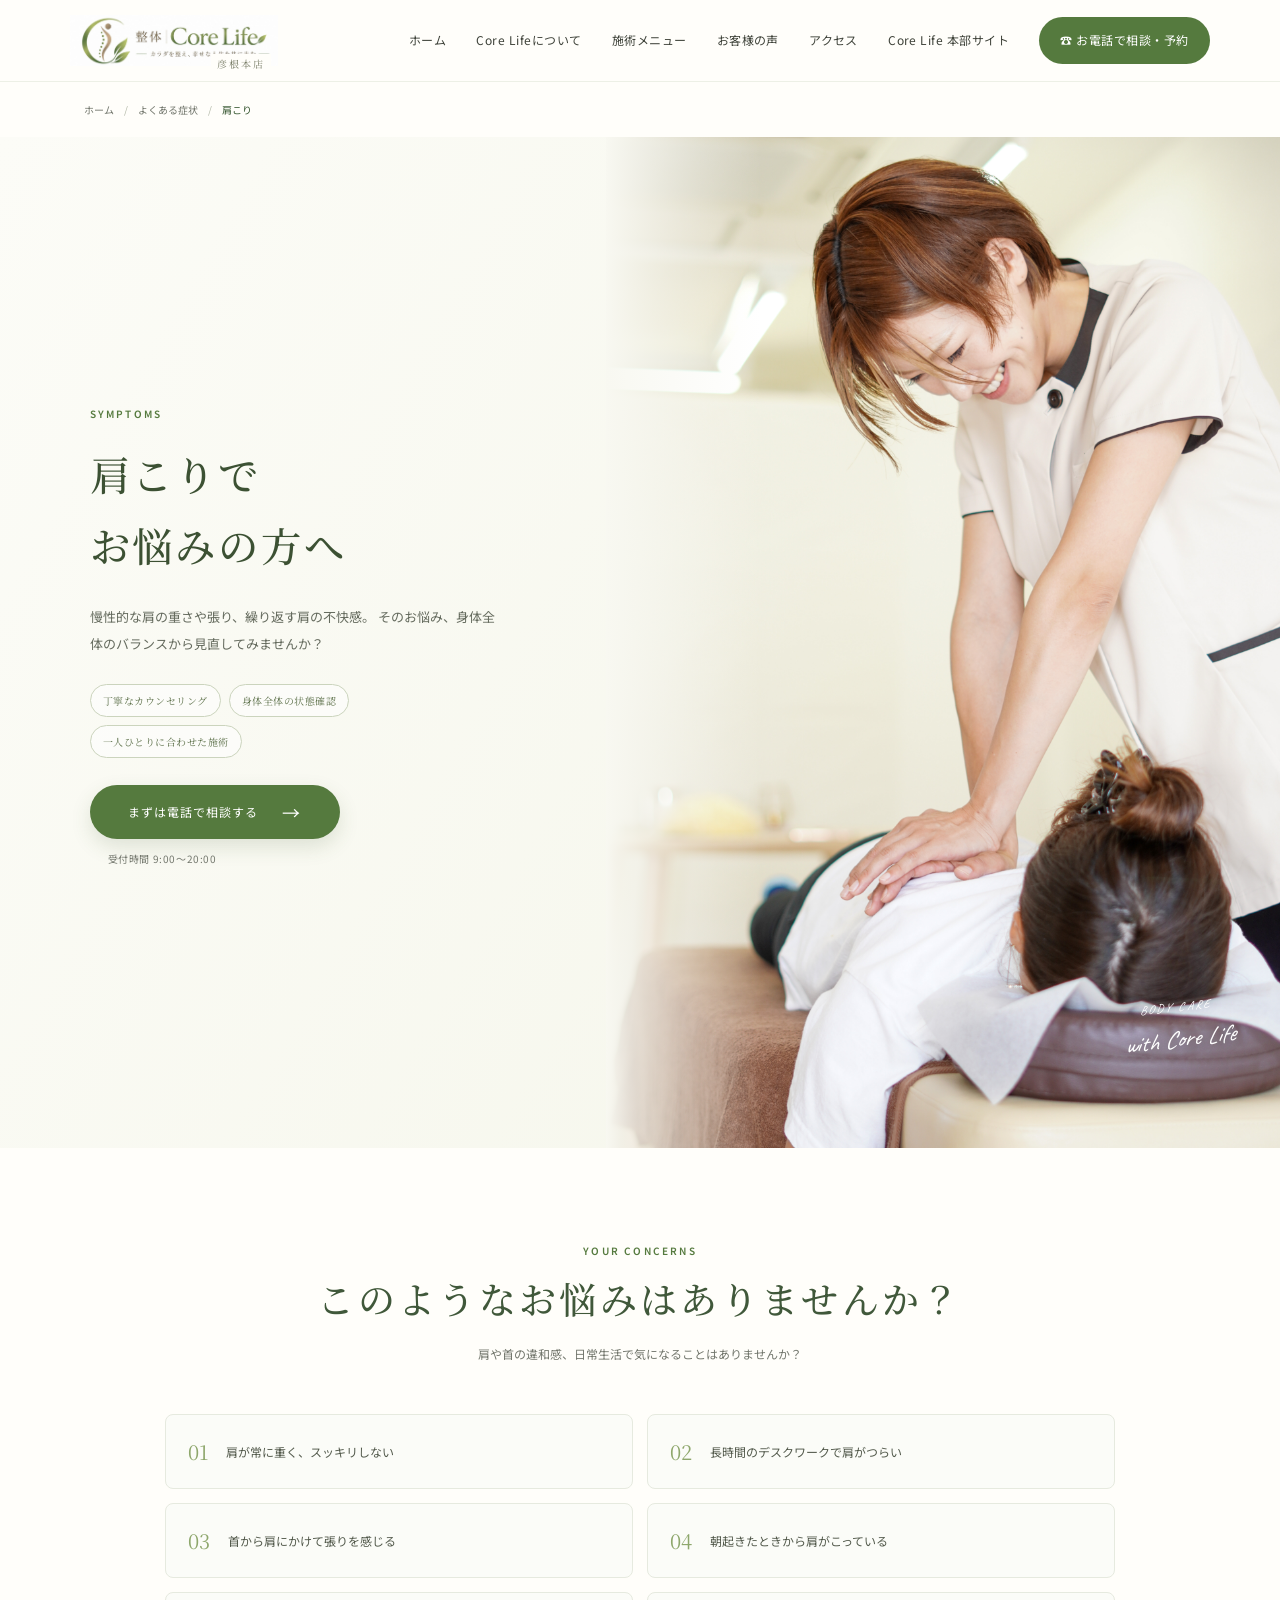
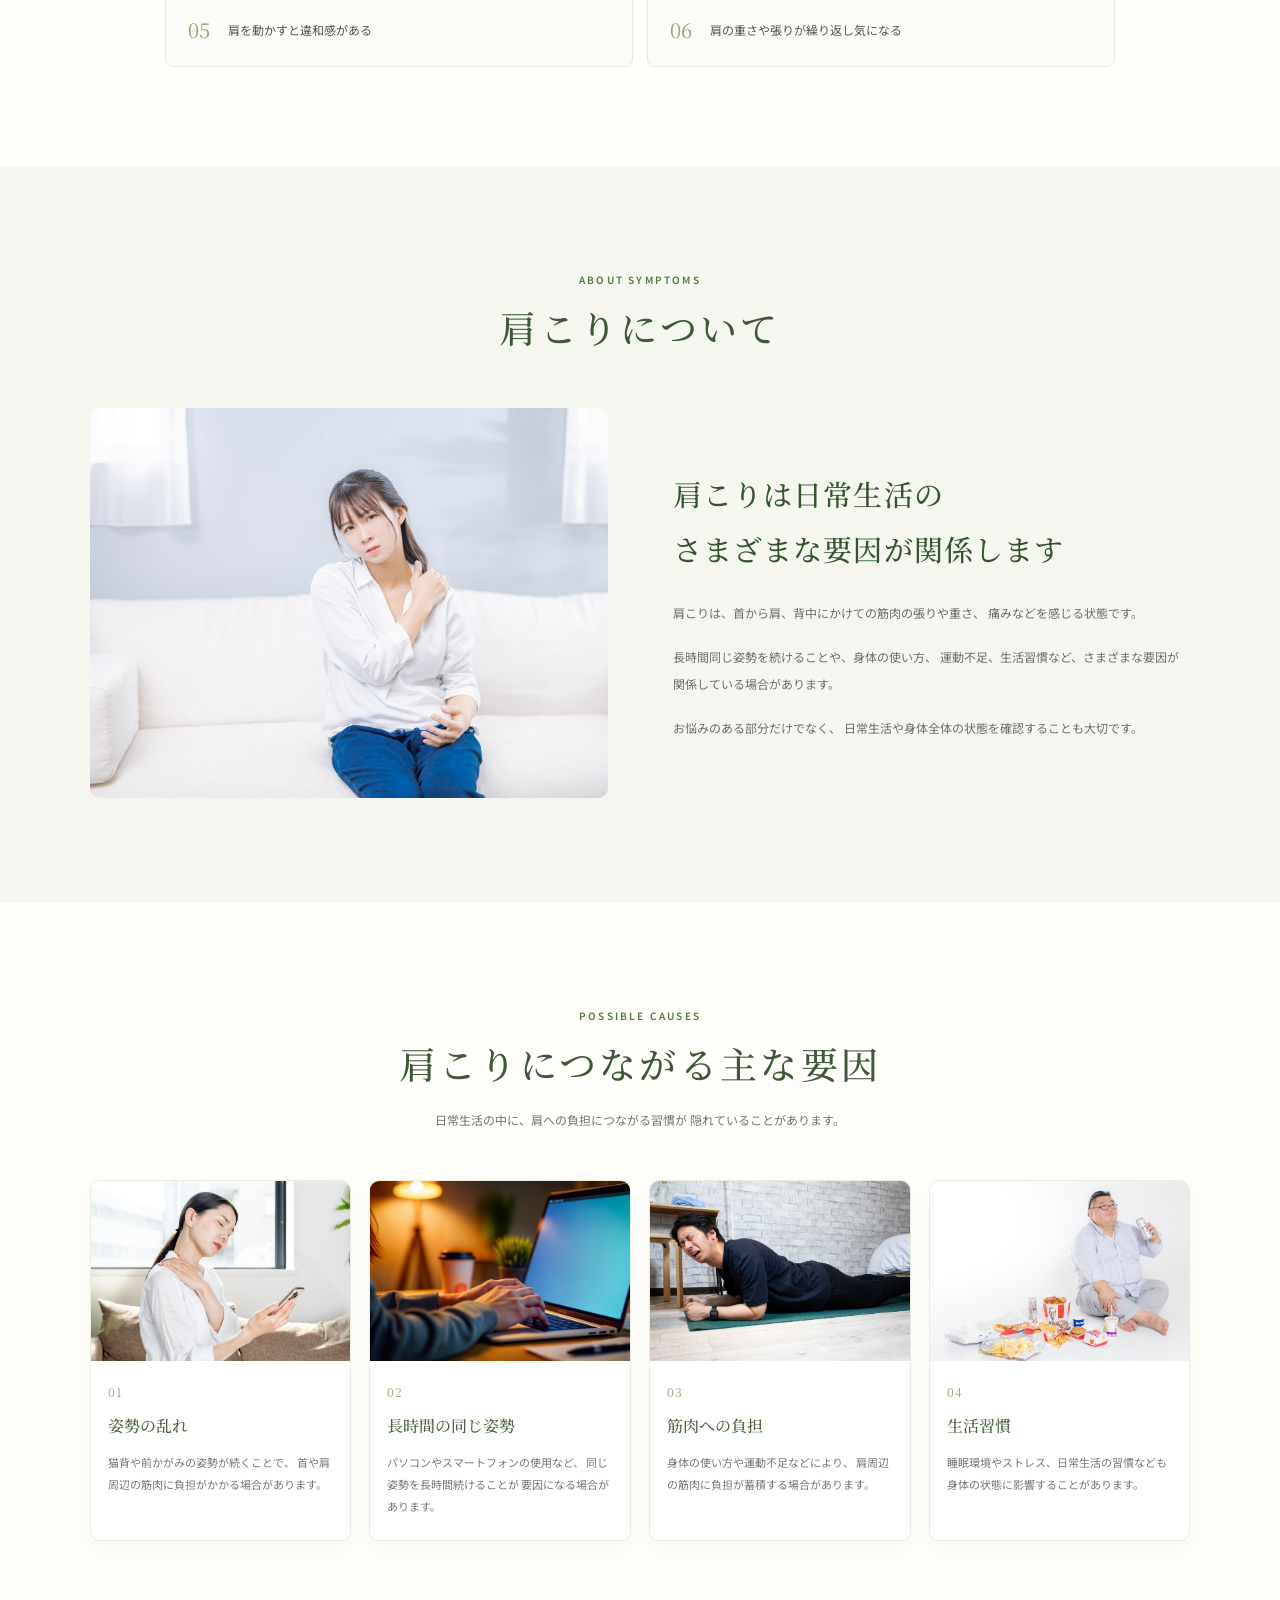
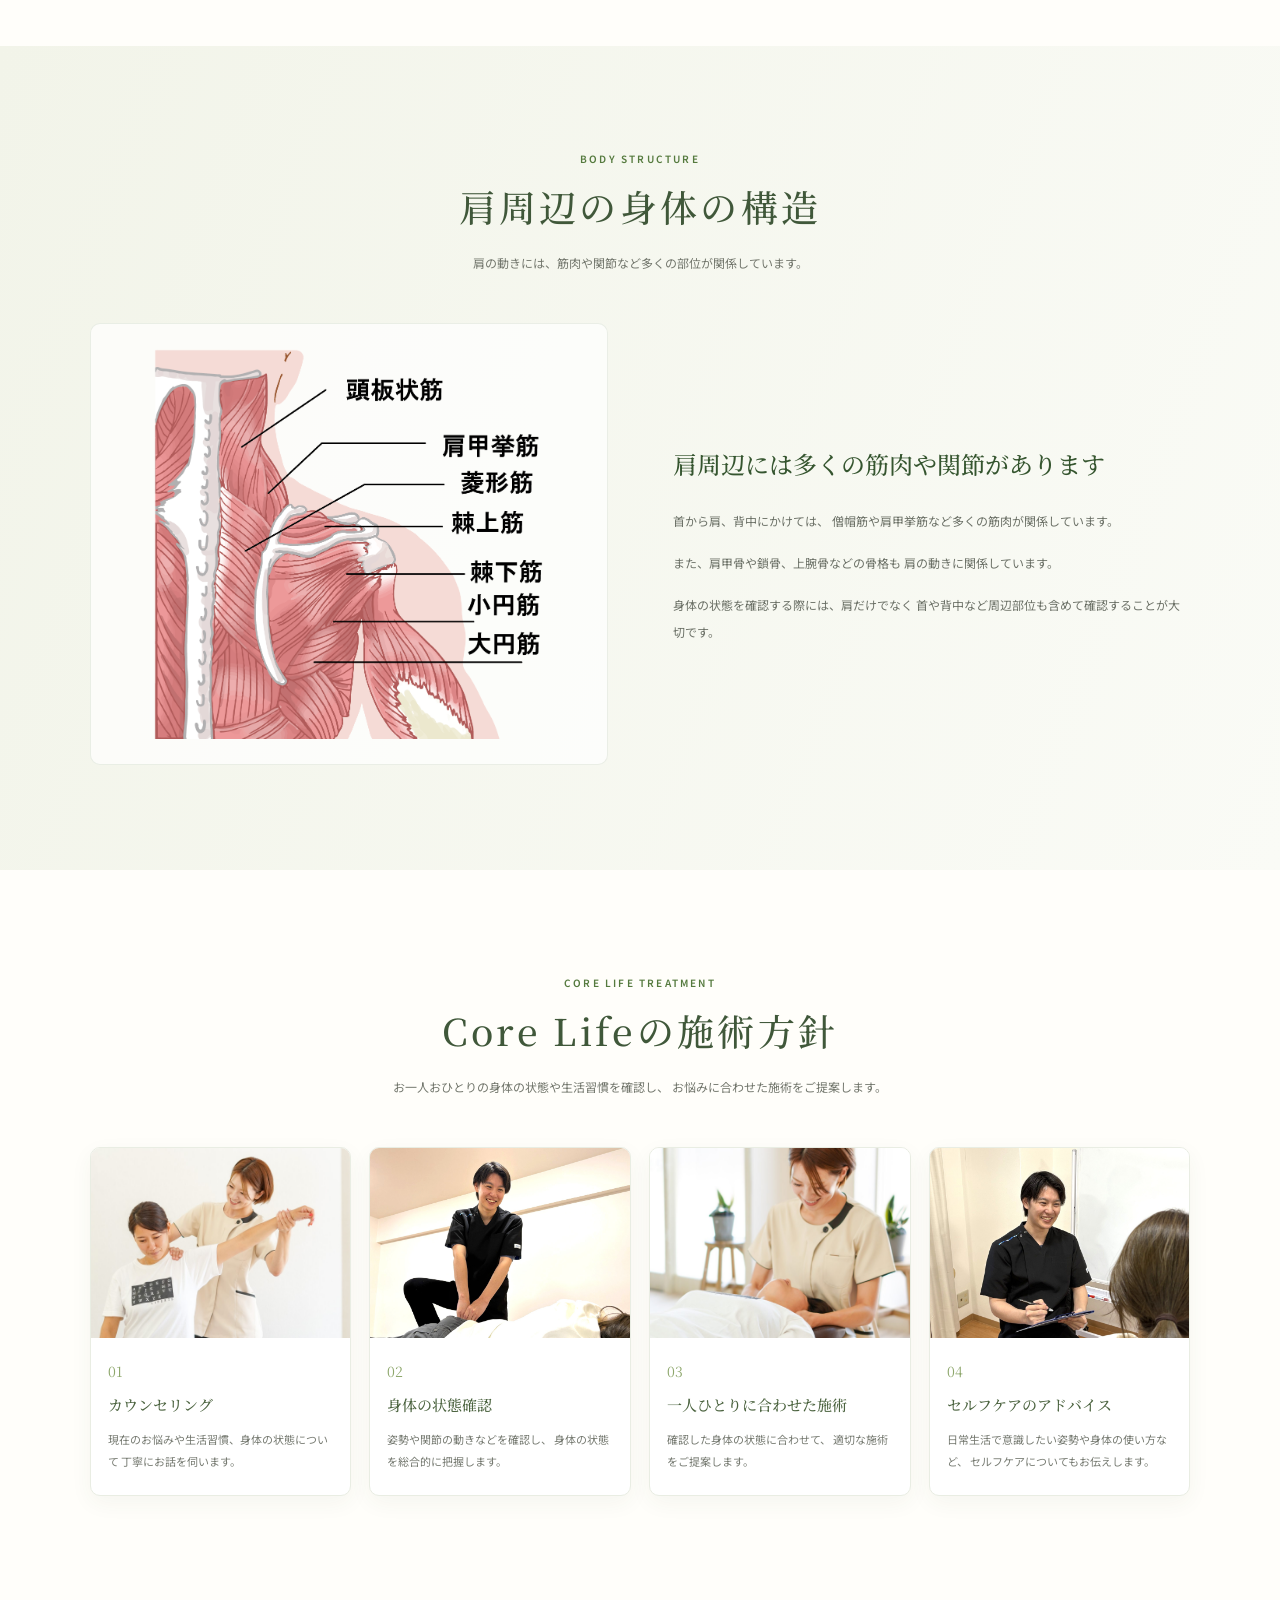
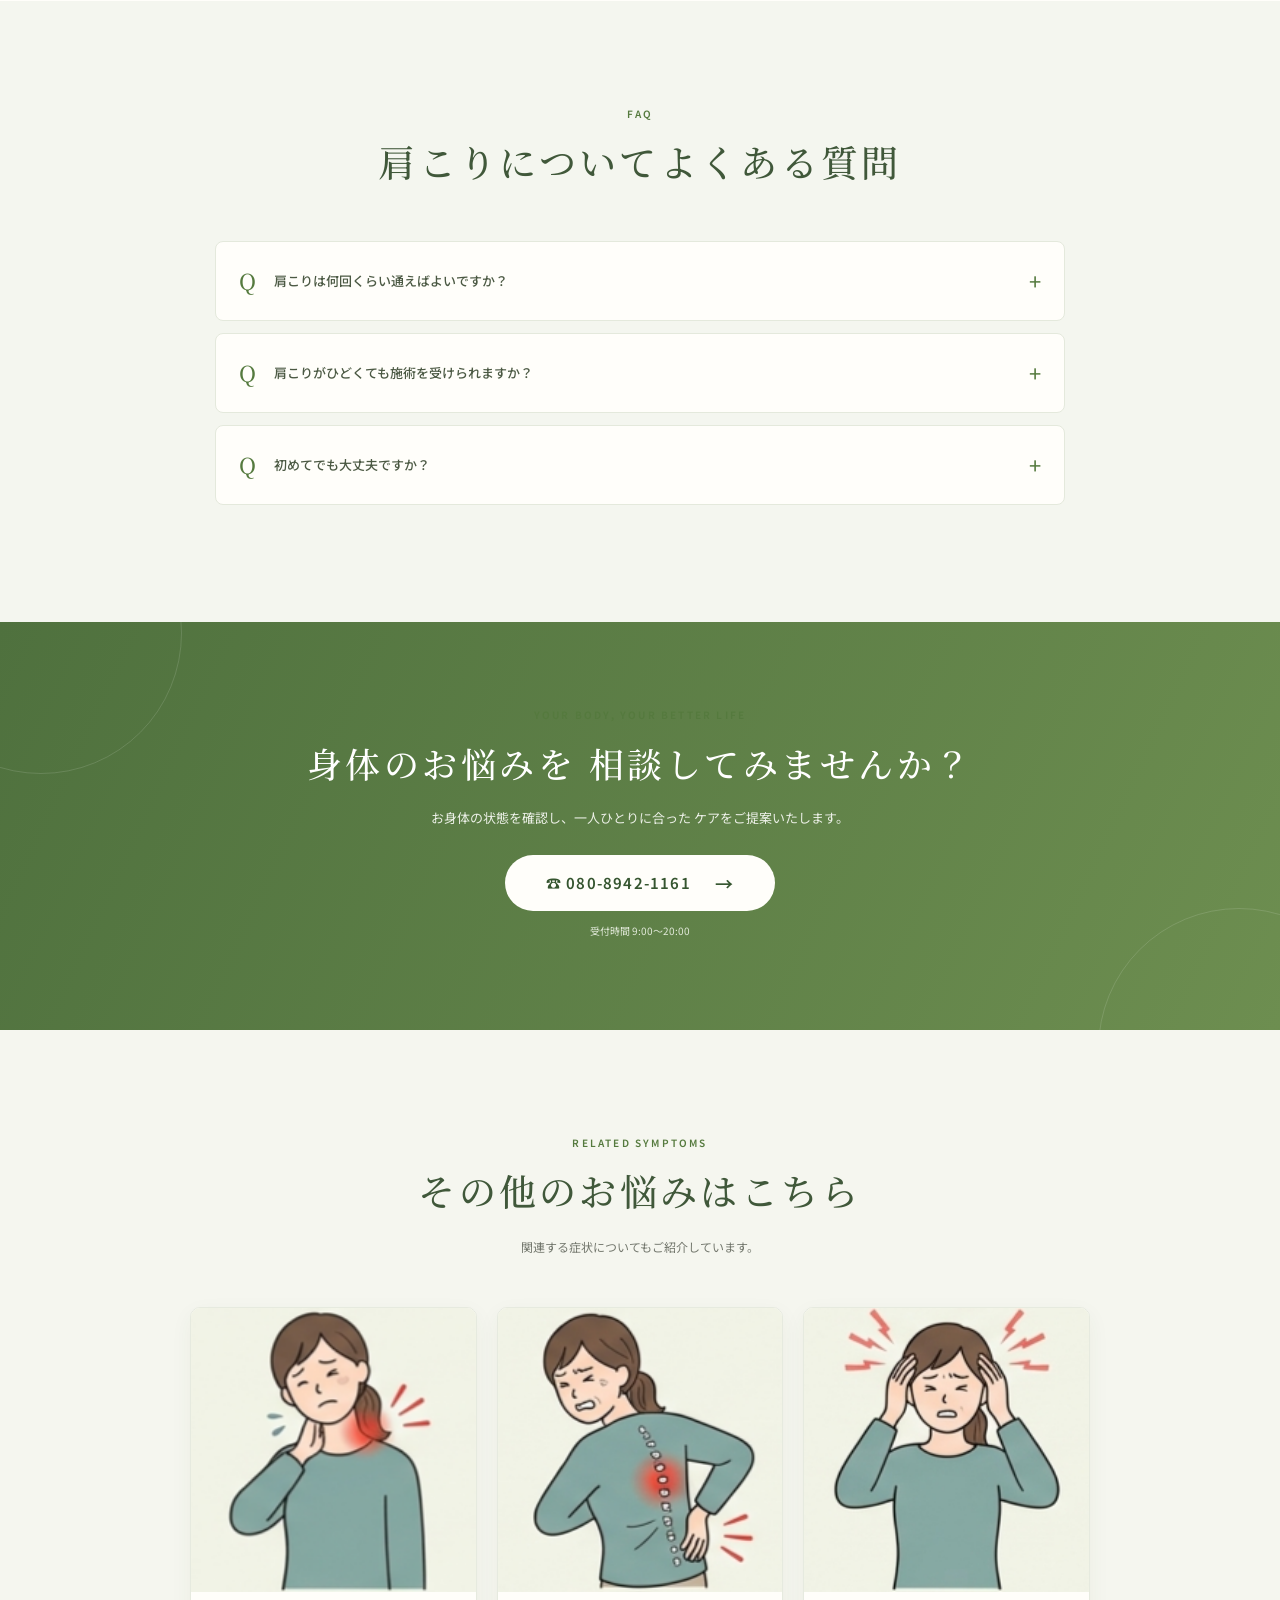
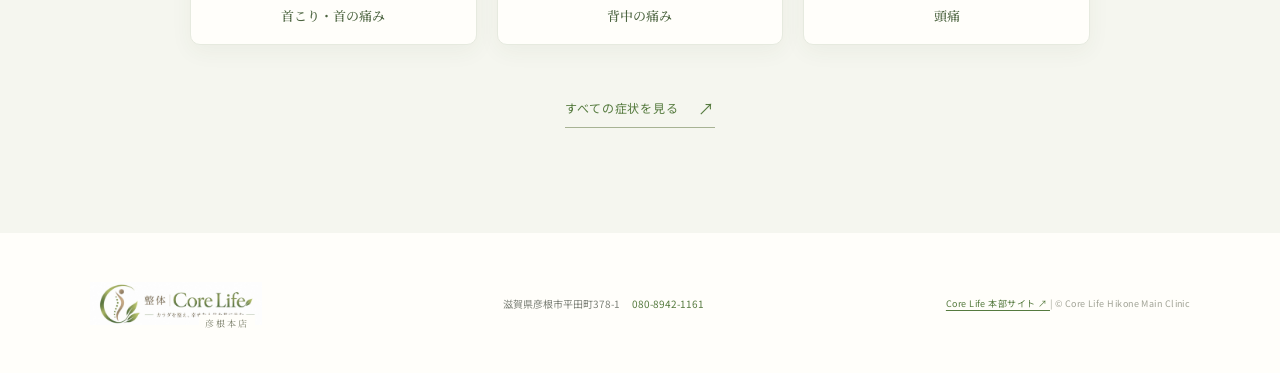
==== symptoms/symptoms-01.html @ f013bcd8 "update ver1.0.1" ====
<!DOCTYPE html>
<html lang="ja">
<head>
  <meta charset="utf-8">
  <meta name="viewport" content="width=device-width, initial-scale=1">
  <meta name="theme-color" content="#f8f8f1">
  <meta name="description" content="肩こりでお悩みの方へ。肩こりの原因や身体の状態、Core Lifeの施術方針についてご紹介します。">

  <title>肩こりでお悩みの方へ｜整体 Core Life 彦根本店</title>

  <link rel="preconnect" href="https://fonts.googleapis.com">
  <link rel="preconnect" href="https://fonts.gstatic.com" crossorigin>

  <link href="https://fonts.googleapis.com/css2?family=Noto+Sans+JP:wght@400;500;600;700&family=Noto+Serif+JP:wght@400;500;600&display=swap" rel="stylesheet">

  <link href="https://fonts.googleapis.com/css2?family=Caveat:wght@400..700&display=swap" rel="stylesheet">

  <link rel="stylesheet" href="../styles.css">
  <link rel="stylesheet" href="symptoms.css">
</head>

<body>

  <!-- HEADER -->
  <header class="site-header">

    <a class="brand" href="../index.html#home" aria-label="Core Life 彦根本店 ホーム">
      <img src="../images/logo.jpg" alt="整体 Core Life">
      <span>彦根本店</span>
    </a>

    <button class="menu-toggle" type="button"
      aria-label="メニューを開く"
      aria-expanded="false"
      aria-controls="site-navigation">
      <span></span>
      <span></span>
    </button>

    <nav class="site-nav" id="site-navigation" aria-label="メインメニュー">
      <a href="../index.html#home">ホーム</a>
      <a href="../index.html#about">Core Lifeについて</a>
      <a href="../index.html#menu">施術メニュー</a>
      <a href="../index.html#voice">お客様の声</a>
      <a href="../index.html#access">アクセス</a>
      <a href="https://www.corelife-group.com/index.html" target="_blank" rel="noopener noreferrer">Core Life 本部サイト</a>
      <a class="nav-cta" href="tel:08089421161">☎ お電話で相談・予約</a>
    </nav>

  </header>


  <main class="symptom-detail-page">

    <!-- BREADCRUMB -->
    <nav class="breadcrumb" aria-label="パンくずリスト">
      <ol>
        <li><a href="../index.html">ホーム</a></li>
        <li><a href="../index.html#symptoms">よくある症状</a></li>
        <li aria-current="page">肩こり</li>
      </ol>
    </nav>


    <!-- HERO -->
    <section class="symptom-hero section-pad" id="symptom-hero">

      <div class="symptom-hero-copy">

        <p class="eyebrow">SYMPTOMS</p>

        <h1>肩こりで<br>お悩みの方へ</h1>

        <p class="symptom-hero-lead">
          慢性的な肩の重さや張り、繰り返す肩の不快感。
          そのお悩み、身体全体のバランスから見直してみませんか？
        </p>

        <div class="hero-values">
          <span>丁寧なカウンセリング</span>
          <span>身体全体の状態確認</span>
          <span>一人ひとりに合わせた施術</span>
        </div>

        <a class="button button-primary" href="tel:08089421161">
          まずは電話で相談する <span aria-hidden="true">→</span>
        </a>

        <p class="hero-note">受付時間 9:00〜20:00</p>

      </div>

      <div class="symptom-hero-visual">

        <img
          src="../images/symptoms/symptom-01/hero.jpg"
          alt="肩こりで肩を押さえている女性"
        >

        <span class="hero-stamp" aria-hidden="true">
          <span>BODY CARE</span><br>
          with Core Life
        </span>

      </div>

    </section>


    <!-- SYMPTOM CHECK -->
    <section class="symptom-check section-pad" id="symptom-check">

      <div class="section-heading">

        <p class="eyebrow">YOUR CONCERNS</p>

        <h2>このようなお悩みは<br class="sp-only">ありませんか？</h2>

        <p>
          肩や首の違和感、日常生活で気になることはありませんか？
        </p>

      </div>

      <div class="symptom-check-grid">

        <article class="symptom-check-item">
          <span class="check-number">01</span>
          <p>肩が常に重く、スッキリしない</p>
        </article>

        <article class="symptom-check-item">
          <span class="check-number">02</span>
          <p>長時間のデスクワークで肩がつらい</p>
        </article>

        <article class="symptom-check-item">
          <span class="check-number">03</span>
          <p>首から肩にかけて張りを感じる</p>
        </article>

        <article class="symptom-check-item">
          <span class="check-number">04</span>
          <p>朝起きたときから肩がこっている</p>
        </article>

        <article class="symptom-check-item">
          <span class="check-number">05</span>
          <p>肩を動かすと違和感がある</p>
        </article>

        <article class="symptom-check-item">
          <span class="check-number">06</span>
          <p>肩の重さや張りが繰り返し気になる</p>
        </article>

      </div>

    </section>


    <!-- ABOUT -->
    <section class="symptom-about section-pad" id="symptom-about">

      <div class="section-heading">

        <p class="eyebrow">ABOUT SYMPTOMS</p>

        <h2>肩こりについて</h2>

      </div>

      <div class="symptom-about-layout">

        <div class="symptom-about-image">
          <img
            src="../images/symptoms/symptom-01/about.jpg"
            alt="肩こりで肩に手を添える女性"
            loading="lazy"
          >
        </div>

        <div class="symptom-about-copy">

          <h3>
            肩こりは日常生活の<br>
            さまざまな要因が関係します
          </h3>

          <p>
            肩こりは、首から肩、背中にかけての筋肉の張りや重さ、
            痛みなどを感じる状態です。
          </p>

          <p>
            長時間同じ姿勢を続けることや、身体の使い方、
            運動不足、生活習慣など、さまざまな要因が
            関係している場合があります。
          </p>

          <p>
            お悩みのある部分だけでなく、
            日常生活や身体全体の状態を確認することも大切です。
          </p>

        </div>

      </div>

    </section>


    <!-- CAUSE -->
    <section class="symptom-cause section-pad" id="symptom-cause">

      <div class="section-heading">

        <p class="eyebrow">POSSIBLE CAUSES</p>

        <h2>肩こりにつながる主な要因</h2>

        <p>
          日常生活の中に、肩への負担につながる習慣が
          隠れていることがあります。
        </p>

      </div>

      <div class="symptom-cause-grid">

        <article class="symptom-cause-card">

          <div class="symptom-cause-image">
            <img
              src="../images/symptoms/symptom-01/cause-01.jpg"
              alt="猫背や前かがみの姿勢"
              loading="lazy"
            >
          </div>

          <div class="symptom-cause-copy">
            <span class="cause-number">01</span>
            <h3>姿勢の乱れ</h3>
            <p>
              猫背や前かがみの姿勢が続くことで、
              首や肩周辺の筋肉に負担がかかる場合があります。
            </p>
          </div>

        </article>


        <article class="symptom-cause-card">

          <div class="symptom-cause-image">
            <img
              src="../images/symptoms/symptom-01/cause-02.jpg"
              alt="長時間のデスクワーク"
              loading="lazy"
            >
          </div>

          <div class="symptom-cause-copy">
            <span class="cause-number">02</span>
            <h3>長時間の同じ姿勢</h3>
            <p>
              パソコンやスマートフォンの使用など、
              同じ姿勢を長時間続けることが
              要因になる場合があります。
            </p>
          </div>

        </article>


        <article class="symptom-cause-card">

          <div class="symptom-cause-image">
            <img
              src="../images/symptoms/symptom-01/cause-03.jpg"
              alt="肩周辺の筋肉"
              loading="lazy"
            >
          </div>

          <div class="symptom-cause-copy">
            <span class="cause-number">03</span>
            <h3>筋肉への負担</h3>
            <p>
              身体の使い方や運動不足などにより、
              肩周辺の筋肉に負担が蓄積する場合があります。
            </p>
          </div>

        </article>


        <article class="symptom-cause-card">

          <div class="symptom-cause-image">
            <img
              src="../images/symptoms/symptom-01/cause-04.jpg"
              alt="日常生活の様子"
              loading="lazy"
            >
          </div>

          <div class="symptom-cause-copy">
            <span class="cause-number">04</span>
            <h3>生活習慣</h3>
            <p>
              睡眠環境やストレス、日常生活の習慣なども
              身体の状態に影響することがあります。
            </p>
          </div>

        </article>

      </div>

    </section>


    <!-- BODY STRUCTURE -->
    <section class="body-structure section-pad" id="body-structure">

      <div class="section-heading">

        <p class="eyebrow">BODY STRUCTURE</p>

        <h2>肩周辺の身体の構造</h2>

        <p>
          肩の動きには、筋肉や関節など多くの部位が関係しています。
        </p>

      </div>

      <div class="body-structure-layout">

        <div class="body-structure-image">

          <img
            src="../images/symptoms/symptom-01/shoulder-anatomy.png"
            alt="肩周辺の筋肉や骨格の構造図"
            loading="lazy"
          >

        </div>

        <div class="body-structure-copy">

          <h3>肩周辺には多くの筋肉や関節があります</h3>

          <p>
            首から肩、背中にかけては、
            僧帽筋や肩甲挙筋など多くの筋肉が関係しています。
          </p>

          <p>
            また、肩甲骨や鎖骨、上腕骨などの骨格も
            肩の動きに関係しています。
          </p>

          <p>
            身体の状態を確認する際には、肩だけでなく
            首や背中など周辺部位も含めて確認することが大切です。
          </p>

        </div>

      </div>

    </section>


    <!-- TREATMENT -->
    <section class="symptom-treatment section-pad" id="symptom-treatment">

      <div class="section-heading">

        <p class="eyebrow">CORE LIFE TREATMENT</p>

        <h2>Core Lifeの施術方針</h2>

        <p>
          お一人おひとりの身体の状態や生活習慣を確認し、
          お悩みに合わせた施術をご提案します。
        </p>

      </div>

      <div class="symptom-treatment-grid">

        <article class="symptom-treatment-card">

          <div class="symptom-treatment-image">
            <img
              src="../images/menu-04.jpg"
              alt="カウンセリング"
              loading="lazy"
            >
          </div>

          <div class="symptom-treatment-copy">
            <span>01</span>
            <h3>カウンセリング</h3>
            <p>
              現在のお悩みや生活習慣、身体の状態について
              丁寧にお話を伺います。
            </p>
          </div>

        </article>


        <article class="symptom-treatment-card">

          <div class="symptom-treatment-image">
            <img
              src="../images/menu-02.jpg"
              alt="身体の状態確認"
              loading="lazy"
            >
          </div>

          <div class="symptom-treatment-copy">
            <span>02</span>
            <h3>身体の状態確認</h3>
            <p>
              姿勢や関節の動きなどを確認し、
              身体の状態を総合的に把握します。
            </p>
          </div>

        </article>


        <article class="symptom-treatment-card">

          <div class="symptom-treatment-image">
            <img
              src="../images/menu-01.jpg"
              alt="施術風景"
              loading="lazy"
            >
          </div>

          <div class="symptom-treatment-copy">
            <span>03</span>
            <h3>一人ひとりに合わせた施術</h3>
            <p>
              確認した身体の状態に合わせて、
              適切な施術をご提案します。
            </p>
          </div>

        </article>


        <article class="symptom-treatment-card">

          <div class="symptom-treatment-image">
            <img
              src="../images/point-01.jpg"
              alt="身体のケアについての説明"
              loading="lazy"
            >
          </div>

          <div class="symptom-treatment-copy">
            <span>04</span>
            <h3>セルフケアのアドバイス</h3>
            <p>
              日常生活で意識したい姿勢や身体の使い方など、
              セルフケアについてもお伝えします。
            </p>
          </div>

        </article>

      </div>

    </section>


    <!-- FAQ -->
    <section class="symptom-faq section-pad" id="symptom-faq">

      <div class="section-heading">

        <p class="eyebrow">FAQ</p>

        <h2>肩こりについて<br class="sp-only">よくある質問</h2>

      </div>

      <div class="symptom-faq-list">

        <details class="symptom-faq-item">

          <summary>
            <span class="faq-label">Q</span>
            肩こりは何回くらい通えばよいですか？
          </summary>

          <div class="faq-answer">
            <span class="faq-label">A</span>
            <p>
              身体の状態やお悩みの程度によって異なります。
              初回の確認を通じて、状態に合わせた通院の目安をご案内します。
            </p>
          </div>

        </details>


        <details class="symptom-faq-item">

          <summary>
            <span class="faq-label">Q</span>
            肩こりがひどくても施術を受けられますか？
          </summary>

          <div class="faq-answer">
            <span class="faq-label">A</span>
            <p>
              まずは身体の状態を確認します。
              強い痛みや急な症状、しびれなどがある場合は、
              医療機関への受診を優先していただく場合があります。
            </p>
          </div>

        </details>


        <details class="symptom-faq-item">

          <summary>
            <span class="faq-label">Q</span>
            初めてでも大丈夫ですか？
          </summary>

          <div class="faq-answer">
            <span class="faq-label">A</span>
            <p>
              初めての方にも安心してご利用いただけるよう、
              カウンセリングを行い、身体の状態や施術内容について
              丁寧にご説明します。
            </p>
          </div>

        </details>

      </div>

    </section>


    <!-- FINAL CTA -->
    <section class="final-cta symptom-final-cta" id="symptom-reservation">

      <p class="eyebrow">YOUR BODY, YOUR BETTER LIFE</p>

      <h2>
        身体のお悩みを<br class="sp-only">
        相談してみませんか？
      </h2>

      <p>
        お身体の状態を確認し、一人ひとりに合った
        ケアをご提案いたします。
      </p>

      <a class="button button-light" href="tel:08089421161">
        ☎ 080-8942-1161
        <span class="cta-arrow" aria-hidden="true">→</span>
      </a>

      <small>受付時間 9:00〜20:00</small>

    </section>


    <!-- RELATED SYMPTOMS -->
    <section class="related-symptoms section-pad" id="related-symptoms">

      <div class="section-heading">

        <p class="eyebrow">RELATED SYMPTOMS</p>

        <h2>その他のお悩みはこちら</h2>

        <p>
          関連する症状についてもご紹介しています。
        </p>

      </div>

      <div class="symptom-grid related-symptom-grid">

        <div class="symptom-item">
          <a href="symptoms-02.html">
            <img
              src="../images/symptoms/symptom-02.png"
              alt="首こり・首の痛み"
              loading="lazy"
            >
            <h3>首こり・首の痛み</h3>
          </a>
        </div>

        <div class="symptom-item">
          <a href="symptoms-04.html">
            <img
              src="../images/symptoms/symptom-04.png"
              alt="背中の痛み"
              loading="lazy"
            >
            <h3>背中の痛み</h3>
          </a>
        </div>

        <div class="symptom-item">
          <a href="symptoms-05.html">
            <img
              src="../images/symptoms/symptom-05.png"
              alt="頭痛"
              loading="lazy"
            >
            <h3>頭痛</h3>
          </a>
        </div>

      </div>

      <div class="related-symptoms-link">
        <a class="text-link" href="../index.html#symptoms">
          すべての症状を見る <span aria-hidden="true">↗</span>
        </a>
      </div>

    </section>

  </main>


  <!-- FOOTER -->
  <footer class="site-footer">

    <a class="footer-brand" href="../index.html">
      <img src="../images/logo.jpg" alt="整体 Core Life">
      <span>彦根本店</span>
    </a>

    <p>
      滋賀県彦根市平田町378-1　
      <a href="tel:08089421161">080-8942-1161</a>
    </p>

    <small>
      <a class="footer-main-link"
        href="https://www.corelife-group.com/index.html"
        target="_blank"
        rel="noopener noreferrer">
        Core Life 本部サイト ↗
      </a>
      | © Core Life Hikone Main Clinic
    </small>

  </footer>


  <!-- MOBILE CONTACT -->
  <div class="mobile-contact">

    <span>受付 9:00〜20:00</span>

    <a href="tel:08089421161">
      <span aria-hidden="true">☎</span>
      電話で相談・予約
    </a>

  </div>


  <script src="../script.js"></script>

</body>
</html>
---- styles.css ----
:root {
  color-scheme: light;
  --green: #557a3e;
  --green-dark: #35552f;
  --green-soft: #eaf0e3;
  --sage: #8ea76c;
  --cream: #f8f8f1;
  --paper: #fffefa;
  --ink: #3f433a;
  --muted: #73776d;
  --gold: #c5b477;
  --serif: "Noto Serif JP", "Yu Mincho", YuMincho, serif;
  --sans: "Noto Sans JP", "Yu Gothic", YuGothic, sans-serif;
  --cav: "Caveat", cursive;
}

* { box-sizing: border-box; }
html { scroll-behavior: smooth; scroll-padding-top: 92px; }
body { margin: 0; background: var(--paper); color: var(--ink); font-family: var(--sans); font-size: 15px; line-height: 1.9; -webkit-font-smoothing: antialiased; }
img { display: block; width: 100%; }
a { color: inherit; text-decoration: none; }
button { font: inherit; }
.sp-only { display: none; }

.site-header { height: 82px; padding: 0 clamp(24px, 5.5vw, 90px); display: flex; align-items: center; justify-content: space-between; background: rgba(255, 254, 250, .94); position: sticky; top: 0; z-index: 20; border-bottom: 1px solid rgba(85, 122, 62, .1); backdrop-filter: blur(12px); }
.brand, .footer-brand { width: 208px; position: relative; display: block; flex: 0 0 auto; }
.brand img, .footer-brand img { width: 100%; }
.brand span, .footer-brand span { position: absolute; right: 7px; bottom: -7px; padding: 0 6px; color: #757963; background: var(--paper); font-family: var(--serif); font-size: 10px; letter-spacing: .2em; }
.site-nav { display: flex; align-items: center; gap: clamp(16px, 2.35vw, 38px); font-size: 12px; letter-spacing: .04em; }
.site-nav > a:not(.nav-cta) { padding: 12px 0; transition: color .2s ease; }
.site-nav > a:not(.nav-cta):hover, .text-link:hover { color: var(--sage); }
.nav-cta { display: inline-flex; align-items: center; gap: 9px; padding: 12px 21px; border-radius: 999px; background: var(--green); color: white; font-size: 12px; transition: background .2s ease, transform .2s ease; }
.nav-cta:hover, .button-primary:hover { background: var(--green-dark); transform: translateY(-2px); }
.menu-toggle { display: none; }

.hero { min-height: 650px; display: grid; grid-template-columns: minmax(430px, .9fr) minmax(0, 1.1fr); position: relative; overflow: hidden; background: linear-gradient(120deg, #fcfcf7 0%, #f4f5e9 100%); }
.hero-copy { align-self: center; padding: 70px 30px 80px max(7vw, calc((100vw - 1280px) / 2)); position: relative; z-index: 1; }
.eyebrow { margin: 0 0 18px; color: var(--green); font-size: 10px; font-weight: 600; letter-spacing: .22em; line-height: 1.5; }
.eyebrow span { display: inline-block; width: 26px; height: 1px; margin: 0 9px 3px 0; background: var(--sage); }
h1, h2, h3, p { margin-top: 0; }
.hero h1 { margin: 0 0 22px; color: #3c5133; font-family: var(--serif); font-size: clamp(34px, 3.15vw, 46px); font-weight: 500; letter-spacing: .07em; line-height: 1.75; }
.hero-lead { max-width: 500px; margin-bottom: 27px; color: #656b5e; font-size: 13px; line-height: 2.1; }
.hero-values { display: flex; flex-wrap: wrap; gap: 8px; margin: 0 0 28px; }
.hero-values span { padding: 5px 11px; border: 1px solid #cbd4bd; border-radius: 999px; color: #5c7049; font-family: var(--serif); font-size: 10px; letter-spacing: .05em; }
.button { min-height: 54px; display: inline-flex; align-items: center; justify-content: center; gap: 24px; border-radius: 999px; padding: 12px 25px; font-size: 12px; letter-spacing: .08em; transition: transform .2s ease, background .2s ease; }
.button-primary { color: #fff; background: var(--green); box-shadow: 0 8px 20px rgba(65, 96, 48, .15); }
.button-primary span, .button-light .cta-arrow { font-size: 18px; line-height: 1; }
.hero-note { margin: 10px 0 0 18px; color: var(--muted); font-size: 10px; letter-spacing: .06em; }
.hero-visual { min-height: 650px; position: relative; overflow: hidden; }
.hero-visual::before { content: ""; position: absolute; inset: 0 auto 0 0; width: 23%; z-index: 1; background: linear-gradient(90deg, #f8f8f1, rgba(248,248,241,0)); }
.hero-visual > img { height: 100%; min-height: 650px; object-fit: cover; object-position: 54% 42%; }
.hero-stamp { position: absolute; right: 7%; bottom: 12%; color: white; text-align: center; font-family: var(--cav); font-weight: 400; font-size: 28px; font-style: italic; line-height: 1.5; text-shadow: 0px 2px 15px rgba(21, 45, 14, .3); transform: rotate(-7deg); }
.hero-stamp span { font-size: 12px; letter-spacing: .2em; }
.hero-caption { position: absolute; right: 25px; bottom: 18px; margin: 0; color: #fff; font-size: 10px; letter-spacing: .1em; text-shadow: 0 1px 8px rgba(0,0,0,.5); }
.hero-scroll { position: absolute; left: 50%; bottom: 19px; z-index: 2; display: grid; justify-items: center; gap: 6px; color: #798369; font-size: 8px; letter-spacing: .18em; }
.hero-scroll i { display: block; width: 1px; height: 28px; background: var(--sage); }

.section-pad { padding: 105px max(7vw, calc((100vw - 1160px) / 2)); }
.intro { display: grid; grid-template-columns: minmax(0, 1fr) minmax(340px, .92fr); align-items: center; gap: clamp(45px, 8vw, 125px); position: relative; overflow: hidden; background: #fffefa; }
.intro-image { height: 385px; position: relative; }
.intro-image img { height: 100%; object-fit: cover; object-position: center 40%; }
.image-note { position: absolute; right: -22px; bottom: 18px; padding: 8px 14px; color: white; background: rgba(68, 91, 51, .84); font-family: var(--serif); font-size: 10px; font-style: italic; letter-spacing: .08em; }
.intro-copy { max-width: 500px; position: relative; z-index: 1; }
.intro-copy h2, .reason-intro h2, .care-copy h2, .section-heading h2 { margin-bottom: 23px; color: #40583a; font-family: var(--serif); font-size: clamp(27px, 3vw, 38px); font-weight: 500; letter-spacing: .09em; line-height: 1.75; }
.intro-copy > p:not(.eyebrow), .care-copy > p:not(.eyebrow) { margin-bottom: 15px; color: #6c7167; font-size: 13px; line-height: 2.15; }
.text-link { display: inline-flex; gap: 20px; align-items: center; margin-top: 13px; padding-bottom: 4px; border-bottom: 1px solid #a7b394; color: var(--green); font-size: 12px; letter-spacing: .06em; transition: color .2s ease; }
.text-link span { font-size: 16px; }
.leaf-mark { position: absolute; right: 3%; top: 4%; color: #e7eddd; font-size: 170px; line-height: 1; transform: rotate(-20deg); }

.menu-section { padding-top: 93px; padding-bottom: 108px; background-color: #f1f5eb; background-image: radial-gradient(ellipse at 0 100%, rgba(186, 203, 165, .2), transparent 35%), radial-gradient(ellipse at 100% 0, rgba(186, 203, 165, .2), transparent 33%); }
.section-heading { max-width: 700px; margin: 0 auto 43px; text-align: center; }
.section-heading .eyebrow { margin-bottom: 8px; }
.section-heading h2 { margin-bottom: 9px; font-size: clamp(29px, 3vw, 37px); }
.section-heading > p:last-child { margin-bottom: 0; color: var(--muted); font-size: 12px; line-height: 2; }
.menu-grid { display: grid; grid-template-columns: repeat(4, minmax(0, 1fr)); gap: 18px; }
.menu-card { overflow: hidden; border: 1px solid rgba(74, 105, 55, .08); border-radius: 10px; background: var(--paper); box-shadow: 0 8px 22px rgba(58, 74, 48, .05); transition: transform .25s ease, box-shadow .25s ease; }
.menu-card:hover { transform: translateY(-5px); box-shadow: 0 15px 30px rgba(58, 74, 48, .12); }
.menu-photo { height: 185px; position: relative; overflow: hidden; }
.menu-photo img { width: 100%; height: 100%; object-fit: cover; transition: transform .5s ease; }
.menu-card:hover .menu-photo img { transform: scale(1.04); }
.menu-photo > span { position: absolute; right: 12px; bottom: -19px; width: 39px; height: 39px; display: grid; place-items: center; border: 1px solid #c5d1b6; border-radius: 50%; background: #fffefa; color: var(--green); font-family: var(--serif); font-size: 12px; }
.menu-card-copy { padding: 22px 18px 24px; }
.menu-kicker { margin-bottom: 5px; color: #8d9a7b; font-size: 8px; letter-spacing: .16em; }
.menu-card h3 { margin-bottom: 8px; color: #4c6140; font-family: var(--serif); font-size: 17px; font-weight: 500; letter-spacing: .04em; }
.menu-card-copy > p:last-child { margin-bottom: 0; color: #777b72; font-size: 11px; line-height: 1.9; }
.menu-footnote { margin: 20px 0 0; color: #858a7d; text-align: center; font-size: 10px; }

.reasons { display: grid; grid-template-columns: .82fr 1.18fr; gap: clamp(45px, 9vw, 130px); align-items: center; background: var(--paper); }
.reason-intro h2 { margin-bottom: 15px; }
.reason-intro > p:last-child { max-width: 340px; margin-bottom: 0; color: var(--muted); font-size: 12px; line-height: 2.1; }
.reason-list { display: grid; gap: 0; }
.reason-item { display: grid; grid-template-columns: 64px 1fr; align-items: center; gap: 20px; padding: 22px 0; border-bottom: 1px solid #e6e9de; }
.reason-item:first-child { border-top: 1px solid #e6e9de; }
.reason-icon { width: 60px; height: 60px; display: grid; place-items: center; border: 1px solid #b8c6a4; border-radius: 50%; background: #fbfcf7; }
.reason-icon svg { width: 34px; fill: none; stroke: var(--green); stroke-linecap: round; stroke-linejoin: round; stroke-width: 1.6; }
.reason-item h3 { margin: 0 0 5px; color: #526546; font-family: var(--serif); font-size: 15px; font-weight: 500; }
.reason-item p { margin: 0; color: #777b72; font-size: 11px; }

.care-message { display: grid; grid-template-columns: 1.05fr .95fr; align-items: center; gap: clamp(45px, 8vw, 110px); padding-top: 70px; padding-bottom: 82px; background: linear-gradient(100deg, #f2f3e9, #f9f9f3); }
.care-photo { height: 345px; overflow: hidden; }
.care-photo img { height: 100%; object-fit: cover; object-position: center 42%; }
.care-copy h2 { font-size: clamp(25px, 2.8vw, 34px); }
.care-copy .text-link { margin-top: 12px; }

.voice-section { padding-top: 89px; padding-bottom: 97px; background: #f5f6ef; }
.voice-section .section-heading { margin-bottom: 35px; }
.voice-grid { display: grid; grid-template-columns: repeat(3, minmax(0, 1fr)); align-items: stretch; gap: 18px; }
.voice-card { min-width: 0; margin: 0; padding: 15px 15px 10px; border: 1px solid #eaede4; border-radius: 10px; background: white; box-shadow: 0 7px 22px rgba(61, 73, 49, .05); }
.voice-card img { width: 100%; height: 175px; object-fit: contain; }
.voice-card figcaption { padding: 9px 0 0; border-top: 1px solid #eef0e9; color: #838779; text-align: center; font-size: 9px; letter-spacing: .04em; }
.voice-note { margin: 17px 0 0; color: #858a7d; text-align: center; font-size: 10px; }

.access-section { padding-top: 92px; padding-bottom: 100px; }
.access-section .section-heading { margin-bottom: 37px; }
.access-layout { display: grid; grid-template-columns: .8fr 1.2fr; gap: 48px; align-items: stretch; }
.shop-name { margin-bottom: 20px; color: #4b633f; font-family: var(--serif); font-size: 21px; letter-spacing: .04em; }
.shop-name span { margin-left: 7px; font-size: 13px; }
.access-details dl { margin: 0; }
.access-details dl > div { display: grid; grid-template-columns: 86px 1fr; padding: 13px 0; border-bottom: 1px solid #e7e9df; font-size: 12px; line-height: 1.8; }
.access-details dt { color: #70815c; font-weight: 600; }
.access-details dd { margin: 0; color: #60655b; }
.access-details dd a { color: var(--green); text-decoration: underline; text-underline-offset: 3px; }
.access-button { margin-top: 23px; }
.map-frame { min-height: 355px; overflow: hidden; border: 8px solid #f1f3e9; }
.map-frame iframe { width: 100%; height: 100%; min-height: 339px; border: 0; filter: saturate(.78); }

.symptom-section { padding-top: 93px; padding-bottom: 108px; background-color: #f1f5eb; background-image: radial-gradient(ellipse at 0 100%, rgba(186, 203, 165, .2), transparent 35%), radial-gradient(ellipse at 100% 0, rgba(186, 203, 165, .2), transparent 33%); }
.section-heading { max-width: 700px; margin: 0 auto 43px; text-align: center; }
.section-heading .eyebrow { margin-bottom: 8px; }
.section-heading h2 { margin-bottom: 9px; font-family: var(--serif); font-size: clamp(29px, 3vw, 37px); }
.section-heading > p:last-child { margin-bottom: 0; color: var(--muted); font-size: 12px; line-height: 2; }
.symptom-card { overflow: hidden; border: 1px solid rgba(74, 105, 55, .08); border-radius: 10px; background: var(--paper); box-shadow: 0 8px 22px rgba(58, 74, 48, .05); transition: transform .25s ease, box-shadow .25s ease; padding: 20px; margin-bottom: 20px; }
.card-heading { display: flex; align-items: center; gap: 12px; margin-bottom: 16px; }
.card-heading img { width: 60px; height: 60px; }
.card-heading h3 { margin: 0; font-family: var(--serif); font-size: 18px; color: #4b633f; }
.symptom-grid { display: grid; grid-template-columns: repeat(5, minmax(0, 1fr)); gap: 18px; }
.symptom-item { text-align: center; }
.symptom-item img { width: 100%; height: auto; border-radius: 8px; margin-bottom: 8px; }
.symptom-item h3 { margin-bottom: 4px; font-family: var(--serif); font-size: 14px; color: #4b633f; }
.symptom-item img:hover { transform: translateY(-2px); box-shadow: 0 12px 28px rgba(58, 74, 48, .1); }

.final-cta { padding: 76px 24px 82px; position: relative; overflow: hidden; background: linear-gradient(115deg, #4f713e, #6d8e50); color: white; text-align: center; }
.final-cta::before, .final-cta::after { content: ""; position: absolute; width: 280px; height: 280px; border: 1px solid rgba(255,255,255,.13); border-radius: 50%; }
.final-cta::before { left: -100px; top: -130px; }
.final-cta::after { right: -100px; bottom: -160px; }
.final-cta .eyebrow { margin-bottom: 10px; color: #dce7d2; }
.final-cta h2 { margin-bottom: 10px; font-family: var(--serif); font-size: clamp(26px, 3vw, 35px); font-weight: 500; letter-spacing: .1em; line-height: 1.8; }
.final-cta > p:not(.eyebrow) { margin-bottom: 24px; color: #ecf0e7; font-size: 12px; }
.button-light { min-width: 270px; color: var(--green-dark); background: #fffefa; font-size: 15px; font-weight: 600; }
.button-light:hover { transform: translateY(-2px); background: #f4f5ea; }
.final-cta small { display: block; margin-top: 10px; color: #e3eadb; font-size: 10px; }

.site-footer { min-height: 140px; display: flex; align-items: center; justify-content: space-between; gap: 20px; padding: 30px max(7vw, calc((100vw - 1160px) / 2)); background: #fffefa; }
.footer-brand { width: 172px; }
.footer-brand span { font-size: 9px; }
.site-footer p { margin: 0; color: #7c8077; font-size: 10px; }
.site-footer p a { color: var(--green); }
.site-footer > small { color: #a1a396; font-size: 9px; letter-spacing: .05em; }
.footer-main-link { color: var(--green); text-decoration: underline; text-underline-offset: 3px; }
.mobile-contact { display: none; }

@media (max-width: 1050px) {
  .site-header { padding: 0 28px; }
  .site-nav { gap: 17px; }
  .site-nav > a:not(.nav-cta) { font-size: 11px; }
  .nav-cta { padding: 11px 14px; font-size: 10px; }
  .hero { grid-template-columns: minmax(400px, .95fr) minmax(0, 1.05fr); }
  .hero-copy { padding-left: 6vw; }
  .section-pad { padding-right: 6vw; padding-left: 6vw; }
  .menu-grid { gap: 12px; }
  .menu-photo { height: 155px; }
  .menu-card-copy { padding-right: 13px; padding-left: 13px; }
  .site-footer { padding-right: 6vw; padding-left: 6vw; }
}

@media (max-width: 760px) {
  html { scroll-padding-top: 72px; }
  body { padding-bottom: 66px; font-size: 14px; }
  .sp-only { display: initial; }
  .pc-only { display: none; }
  .site-header { height: 68px; padding: 0 20px; }
  .brand { width: 176px; }
  .brand span { right: 5px; bottom: -6px; font-size: 8px; }
  .menu-toggle { width: 42px; height: 42px; display: grid; align-content: center; justify-items: center; gap: 6px; border: 1px solid #dce3d2; border-radius: 50%; background: transparent; color: var(--green); cursor: pointer; }
  .menu-toggle span { width: 16px; height: 1px; display: block; background: currentColor; transition: transform .2s ease; }
  .menu-toggle[aria-expanded="true"] span:first-child { transform: translateY(3.5px) rotate(45deg); }
  .menu-toggle[aria-expanded="true"] span:last-child { transform: translateY(-3.5px) rotate(-45deg); }
  .site-nav { position: absolute; top: 68px; left: 0; right: 0; display: flex; align-items: stretch; flex-direction: column; gap: 0; padding: 8px 22px 20px; background: rgba(255, 254, 250, .98); box-shadow: 0 15px 20px rgba(38, 53, 31, .09); opacity: 0; visibility: hidden; transform: translateY(-8px); transition: opacity .2s ease, visibility .2s ease, transform .2s ease; }
  .site-nav.is-open { opacity: 1; visibility: visible; transform: translateY(0); }
  .site-nav > a:not(.nav-cta) { padding: 12px 4px; border-bottom: 1px solid #edf0e8; font-family: var(--serif); font-size: 13px; }
  .nav-cta { justify-content: center; margin-top: 14px; padding: 13px 16px; font-size: 12px; }
  .hero { min-height: 0; grid-template-columns: 1fr; }
  .hero-copy { padding: 52px 23px 34px; }
  .hero .eyebrow { margin-bottom: 12px; }
  .hero h1 { margin-bottom: 16px; font-size: clamp(25px, 7.2vw, 32px); letter-spacing: .02em; line-height: 1.68; }
  .hero-lead { margin-bottom: 18px; font-size: 12px; line-height: 2; }
  .hero-values { gap: 6px; margin-bottom: 20px; }
  .hero-values span { padding: 4px 9px; font-size: 9px; }
  .button { min-height: 49px; gap: 15px; padding: 11px 20px; font-size: 11px; }
  .hero-note { margin-left: 12px; }
  .hero-visual { min-height: 0; height: min(108vw, 440px); }
  .hero-visual > img { min-height: 0; object-position: 53% 38%; }
  .hero-visual::before { inset: 0 0 auto; width: auto; height: 18%; background: linear-gradient(180deg, #f7f7ef, transparent); }
  .hero-stamp { right: 7%; bottom: 12%; font-size: 24px; }
  .hero-stamp span { font-size: 10px; }
  .hero-caption { right: 14px; bottom: 12px; font-size: 8px; }
  .hero-scroll { display: none; }
  .section-pad { padding: 68px 22px; }
  .intro { grid-template-columns: 1fr; gap: 32px; }
  .intro-image { height: min(70vw, 340px); margin-right: 14px; }
  .image-note { right: -14px; bottom: 12px; font-size: 9px; }
  .intro-copy h2, .reason-intro h2, .section-heading h2 { margin-bottom: 15px; font-size: clamp(22px, 6.4vw, 24px); letter-spacing: .04em; }
  .care-copy h2 { margin-bottom: 15px; font-size: clamp(17px, 5.33vw, 22px); letter-spacing: .04em; }
  .intro-copy > p:not(.eyebrow), .care-copy > p:not(.eyebrow) { font-size: 12px; }
  .leaf-mark { top: 1%; right: -10px; font-size: 100px; }
  .menu-section { padding-top: 68px; padding-bottom: 70px; }
  .section-heading { margin-bottom: 28px; }
  .section-heading > p:last-child { font-size: 11px; }
  .menu-grid { grid-template-columns: repeat(2, minmax(0, 1fr)); gap: 11px; }
  .menu-photo { height: 35vw; min-height: 125px; max-height: 190px; }
  .menu-photo > span { right: 8px; bottom: -16px; width: 32px; height: 32px; font-size: 10px; }
  .menu-card-copy { padding: 19px 11px 15px; }
  .menu-kicker { font-size: 7px; }
  .menu-card h3 { font-size: 14px; }
  .menu-card-copy > p:last-child { font-size: 10px; line-height: 1.8; }
  .menu-footnote { font-size: 9px; line-height: 1.8; }
  .reasons { grid-template-columns: 1fr; gap: 23px; }
  .reason-intro > p:last-child { font-size: 11px; }
  .reason-item { grid-template-columns: 50px 1fr; gap: 14px; padding: 17px 0; }
  .reason-icon { width: 49px; height: 49px; }
  .reason-icon svg { width: 29px; }
  .reason-item h3 { font-size: 13px; }
  .reason-item p { font-size: 10px; line-height: 1.8; }
  .care-message { grid-template-columns: 1fr; gap: 29px; padding-top: 56px; padding-bottom: 62px; }
  .care-photo { height: min(70vw, 340px); }
  .voice-section { padding-top: 68px; padding-bottom: 70px; }
  .voice-grid { grid-template-columns: 1fr; gap: 12px; }
  .voice-card { padding: 13px; }
  .voice-card img { height: auto; max-height: 220px; object-fit: contain; }
  .voice-card figcaption { font-size: 9px; }
  .voice-note { font-size: 9px; line-height: 1.8; }
  .access-section { padding-top: 68px; padding-bottom: 72px; }
  .access-layout { grid-template-columns: 1fr; gap: 28px; }
  .shop-name { margin-bottom: 14px; font-size: 19px; }
  .access-details dl > div { grid-template-columns: 77px 1fr; padding: 11px 0; font-size: 11px; }
  .access-button { width: 100%; margin-top: 18px; }
  .map-frame { min-height: 280px; border-width: 5px; }
  .map-frame iframe { min-height: 270px; }
  .symptom-grid { display: grid; grid-template-columns: repeat(3, minmax(0, 1fr)); gap: 16px; }
  .card-heading img { width: 40px; height: 40px; }
  .card-heading h3 { margin: 0; font-size: 16px; color: #4b633f; }
  .symptom-item h3 { font-size: 11px; }
  .final-cta { padding: 58px 18px 64px; }
  .final-cta h2 { font-size: 25px; }
  .final-cta > p:not(.eyebrow) { font-size: 11px; }
  .button-light { min-width: min(270px, 100%); }
  .site-footer { min-height: 0; flex-direction: column; gap: 10px; padding: 28px 20px 25px; text-align: center; }
  .footer-brand { width: 155px; }
  .site-footer p { font-size: 9px; }
  .site-footer > small { font-size: 8px; }
  .mobile-contact { position: fixed; right: 0; bottom: 0; left: 0; z-index: 19; min-height: 64px; display: flex; align-items: center; justify-content: space-between; gap: 10px; padding: 8px 16px max(8px, env(safe-area-inset-bottom)); border-top: 1px solid #e3e8dc; background: rgba(255, 254, 250, .97); box-shadow: 0 -4px 18px rgba(38, 53, 31, .08); }
  .mobile-contact > span { color: #74796e; font-size: 9px; white-space: nowrap; }
  .mobile-contact > a { min-height: 43px; display: inline-flex; align-items: center; justify-content: center; gap: 9px; flex: 1; border-radius: 999px; background: var(--green); color: #fff; font-size: 11px; letter-spacing: .03em; }
}

@media (prefers-reduced-motion: reduce) {
  *, *::before, *::after { scroll-behavior: auto !important; transition-duration: .01ms !important; animation-duration: .01ms !important; }
}
---- symptoms/symptoms.css ----
/* =========================================
   Core Life - Symptoms Detail Page
   症状詳細ページ専用CSS
========================================= */

/* -----------------------------------------
   BREADCRUMB
----------------------------------------- */

.symptom-detail-page .breadcrumb {
  max-width: 1160px;
  margin: 0 auto;
  padding: 18px 24px;
}

.symptom-detail-page .breadcrumb ol {
  display: flex;
  flex-wrap: wrap;
  align-items: center;
  gap: 10px;
  margin: 0;
  padding: 0;
  list-style: none;
  color: var(--muted);
  font-size: 10px;
}

.symptom-detail-page .breadcrumb li + li::before {
  content: "/";
  margin-right: 10px;
  color: #b3b9a9;
}

.symptom-detail-page .breadcrumb a {
  transition: color .2s ease;
}

.symptom-detail-page .breadcrumb a:hover {
  color: var(--green);
}

.symptom-detail-page .breadcrumb [aria-current="page"] {
  color: var(--green-dark);
}


/* -----------------------------------------
   COMMON
----------------------------------------- */

.symptom-detail-page section {
  position: relative;
}

.symptom-detail-page .section-heading {
  margin-bottom: 48px;
}

.symptom-detail-page .section-heading h2 {
  margin-bottom: 12px;
}

.symptom-detail-page .section-heading > p:last-child {
  max-width: 580px;
  margin-right: auto;
  margin-left: auto;
}

.symptom-detail-page img {
  max-width: 100%;
}

.symptom-detail-page .eyebrow {
  color: var(--green);
}


/* -----------------------------------------
   HERO
----------------------------------------- */

.symptom-detail-page .symptom-hero {
  min-height: 540px;
  display: grid;
  grid-template-columns: 1fr 1fr;
  align-items: center;
  gap: 55px;
  padding: 0;
  background:
    radial-gradient(
      ellipse at 0 0,
      rgba(186, 203, 165, .2),
      transparent 45%
    ),
    linear-gradient(120deg, #fafbf5, #f1f5eb);
}

.symptom-detail-page .symptom-hero-copy {
  max-width: 530px;
  position: relative;
  z-index: 1;
}

.symptom-detail-page .symptom-hero-copy .eyebrow {
  margin-bottom: 17px;
}

.symptom-detail-page .symptom-hero h1 {
  margin-bottom: 23px;
  color: var(--green-dark);
  font-family: var(--serif);
  font-size: clamp(34px, 4vw, 51px);
  font-weight: 500;
  letter-spacing: .09em;
  line-height: 1.65;
}

.symptom-detail-page .symptom-hero-lead {
  max-width: 490px;
  margin-bottom: 26px;
  color: #656b5e;
  font-size: 13px;
  line-height: 2.2;
}

.symptom-detail-page .hero-values {
  display: flex;
  flex-wrap: wrap;
  gap: 8px;
  margin-bottom: 27px;
}

.symptom-detail-page .hero-values span {
  padding: 6px 12px;
  border: 1px solid #cbd4bd;
  border-radius: 999px;
  color: #5c7049;
  background: rgba(255, 255, 255, .55);
  font-family: var(--serif);
  font-size: 10px;
}

.symptom-detail-page .symptom-hero .button {
  min-width: 250px;
}

.symptom-detail-page .hero-note {
  margin-top: 12px;
  margin-left: 12px;
}

.symptom-detail-page .symptom-hero-visual {
  min-width: 650px;
  position: relative;
  overflow: hidden;
}

.symptom-detail-page .symptom-hero-visual::before {
  content: "";
  position: absolute;
  inset: 0 auto 0 0;
  width: 23%;
  z-index: 1;
  background: linear-gradient(90deg, #f8f8f1, rgba(248,248,241,0));
}

.symptom-detail-page .symptom-hero-visual > img {
  width: 100%;
  height: 100%;
  object-fit: cover;
  object-position: 54% 42%;
}

.symptom-detail-page .symptom-hero-visual .hero-stamp {
  right: 7%;
  bottom: 9%;
  color: white;
  font-size: 24px;
}


.symptom-detail-page .symptom-hero {
  min-height: 650px;
  display: grid;
  grid-template-columns: minmax(430px, .9fr) minmax(0, 1.1fr);
  position: relative;
  overflow: hidden;
  background: linear-gradient(120deg, #fcfcf7 0%, #f4f5e9 100%);
}

.symptom-detail-page .symptom-hero-copy {
  align-self: center;
  padding: 70px 30px 80px max(7vw, calc((100vw - 1280px) / 2));
  position: relative;
  z-index: 1;
}

h1, h2, h3, p {
  margin-top: 0;
}

.symptom-detail-page .symptom-hero-copy .eyebrow {
  margin: 0 0 18px;
  color: var(--green);
  font-size: 10px;
  font-weight: 600;
  letter-spacing: .22em;
  line-height: 1.5;
}

.symptom-detail-page .symptom-hero-copy .eyebrow span {
  display: inline-block;
  width: 26px;
  height: 1px;
  margin: 0 9px 3px 0;
  background: var(--sage);
}

.symptom-detail-page h1, .symptom-detail-page h2, .symptom-detail-page h3, .symptom-detail-page p {
  margin-top: 0;
}

.symptom-detail-page .symptom-hero h1 {
  margin: 0 0 22px;
  color: #3c5133;
  font-family: var(--serif);
  font-size: clamp(34px, 3.15vw, 46px);
  font-weight: 500;
  letter-spacing: .07em;
  line-height: 1.75;
}

.symptom-detail-page .symptom-hero-lead {
  max-width: 500px;
  margin-bottom: 27px;
  color: #656b5e;
  font-size: 13px;
  line-height: 2.1;
}

.symptom-detail-page .symptom-hero-values {
  display: flex;
  flex-wrap: wrap;
  gap: 8px;
  margin: 0 0 28px;
}

.symptom-detail-page .symptom-hero-values span {
  padding: 5px 11px;
  border: 1px solid #cbd4bd;
  border-radius: 999px;
  color: #5c7049;
  font-family: var(--serif);
  font-size: 10px;
  letter-spacing: .05em;
}

.symptom-detail-page .symptom-hero .button {
  min-height: 54px;
  display: inline-flex;
  align-items: center;
  justify-content: center;
  gap: 24px;
  border-radius: 999px;
  padding: 12px 25px;
  font-size: 12px;
  letter-spacing: .08em;
  transition: transform .2s ease, background .2s ease;
}

.symptom-detail-page .button-primary {
  color: #fff;
  background: var(--green);
  box-shadow: 0 8px 20px rgba(65, 96, 48, .15);
}

.symptom-detail-page .button-primary span,
.symptom-detail-page .button-light .cta-arrow {
  font-size: 18px;
  line-height: 1;
}

.symptom-detail-page .hero-note {
  margin: 10px 0 0 18px;
  color: var(--muted);
  font-size: 10px;
  letter-spacing: .06em;
}

.symptom-detail-page .symptom-hero-visual {
  min-height: 650px;
  position: relative;
  overflow: hidden;
}

.symptom-detail-page .symptom-hero-visual::before {
  content: "";
  position: absolute;
  inset: 0 auto 0 0;
  width: 23%;
  z-index: 1;
  background: linear-gradient(90deg, #f8f8f1, rgba(248,248,241,0));
}

.symptom-detail-page .symptom-hero-visual > img {
  height: 100%;
  min-height: 650px;
  object-fit: cover;
  object-position: 54% 42%;
}

.symptom-detail-page .symptom-hero-stamp {
  position: absolute;
  right: 7%;
  bottom: 12%;
  color: white;
  text-align: center;
  font-family: var(--cav);
  font-weight: 400;
  font-size: 28px;
  font-style: italic;
  line-height: 1.5;
  text-shadow: 0px 2px 15px rgba(21, 45, 14, .3);
  transform: rotate(-7deg);
}

.symptom-detail-page .symptom-hero-stamp span {
  font-size: 12px;
  letter-spacing: .2em;
}

.symptom-detail-page .symptom-hero-caption {
  position: absolute;
  right: 25px;
  bottom: 18px;
  margin: 0;
  color: #fff;
  font-size: 10px;
  letter-spacing: .1em;
  text-shadow: 0 1px 8px rgba(0,0,0,.5);
}

.symptom-detail-page .symptom-hero-scroll {
  position: absolute;
  left: 50%;
  bottom: 19px;
  z-index: 2;
  display: grid;
  justify-items: center;
  gap: 6px;
  color: #798369;
  font-size: 8px;
  letter-spacing: .18em;
}

.symptom-detail-page .symptom-hero-scroll i {
  display: block;
  width: 1px;
  height: 28px;
  background: var(--sage);
}

/* -----------------------------------------
   SYMPTOM CHECK
----------------------------------------- */

.symptom-detail-page .symptom-check {
  padding-top: 95px;
  padding-bottom: 100px;
  background: var(--paper);
}

.symptom-detail-page .symptom-check-grid {
  display: grid;
  grid-template-columns: repeat(2, minmax(0, 1fr));
  gap: 14px;
  max-width: 950px;
  margin: 0 auto;
}

.symptom-detail-page .symptom-check-item {
  min-height: 75px;
  display: flex;
  align-items: center;
  gap: 18px;
  padding: 17px 22px;
  border: 1px solid #e6eadf;
  border-radius: 8px;
  background: #fbfcf8;
  transition: transform .25s ease, box-shadow .25s ease;
}

.symptom-detail-page .symptom-check-item:hover {
  transform: translateY(-3px);
  box-shadow: 0 8px 20px rgba(58, 74, 48, .07);
}

.symptom-detail-page .check-number {
  flex: 0 0 auto;
  color: var(--sage);
  font-family: var(--serif);
  font-size: 20px;
}

.symptom-detail-page .symptom-check-item p {
  margin: 0;
  color: #52594b;
  font-size: 12px;
  line-height: 1.8;
}


/* -----------------------------------------
   ABOUT SYMPTOMS
----------------------------------------- */

.symptom-detail-page .symptom-about {
  background: #f4f6ef;
}

.symptom-detail-page .symptom-about-layout {
  display: grid;
  grid-template-columns: 1fr 1fr;
  align-items: center;
  gap: 65px;
}

.symptom-detail-page .symptom-about-image {
  height: 390px;
  overflow: hidden;
  border-radius: 10px;
}

.symptom-detail-page .symptom-about-image img {
  width: 100%;
  height: 100%;
  object-fit: cover;
  object-position: center;
}

.symptom-detail-page .symptom-about-copy h3 {
  margin-bottom: 23px;
  color: var(--green-dark);
  font-family: var(--serif);
  font-size: clamp(21px, 2.3vw, 29px);
  font-weight: 500;
  line-height: 1.9;
  letter-spacing: .04em;
}

.symptom-detail-page .symptom-about-copy p {
  margin-bottom: 17px;
  color: #6c7167;
  font-size: 12px;
  line-height: 2.25;
}

.symptom-detail-page .symptom-about-copy p:last-child {
  margin-bottom: 0;
}


/* -----------------------------------------
   CAUSE
----------------------------------------- */

.symptom-detail-page .symptom-cause {
  background: var(--paper);
}

.symptom-detail-page .symptom-cause-grid {
  display: grid;
  grid-template-columns: repeat(4, minmax(0, 1fr));
  gap: 18px;
}

.symptom-detail-page .symptom-cause-card {
  min-width: 0;
  overflow: hidden;
  border: 1px solid #e9ede3;
  border-radius: 10px;
  background: #fff;
  box-shadow: 0 7px 22px rgba(61, 73, 49, .045);
  transition: transform .25s ease, box-shadow .25s ease;
}

.symptom-detail-page .symptom-cause-card:hover {
  transform: translateY(-5px);
  box-shadow: 0 14px 30px rgba(58, 74, 48, .1);
}

.symptom-detail-page .symptom-cause-image {
  height: 180px;
  overflow: hidden;
  background: #f1f5eb;
}

.symptom-detail-page .symptom-cause-image img {
  width: 100%;
  height: 100%;
  object-fit: cover;
  transition: transform .4s ease;
}

.symptom-detail-page .symptom-cause-card:hover img {
  transform: scale(1.04);
}

.symptom-detail-page .symptom-cause-copy {
  padding: 20px 17px 23px;
}

.symptom-detail-page .cause-number {
  display: block;
  margin-bottom: 7px;
  color: var(--sage);
  font-family: var(--serif);
  font-size: 12px;
  letter-spacing: .1em;
}

.symptom-detail-page .symptom-cause-copy h3 {
  margin-bottom: 10px;
  color: #4b633f;
  font-family: var(--serif);
  font-size: 16px;
  font-weight: 500;
}

.symptom-detail-page .symptom-cause-copy p {
  margin: 0;
  color: #777b72;
  font-size: 11px;
  line-height: 2;
}


/* -----------------------------------------
   BODY STRUCTURE
----------------------------------------- */

.symptom-detail-page .body-structure {
  background: linear-gradient(110deg, #f2f4e9, #fafbf6);
}

.symptom-detail-page .body-structure-layout {
  display: grid;
  grid-template-columns: 1fr 1fr;
  align-items: center;
  gap: 65px;
}

.symptom-detail-page .body-structure-image {
  min-height: 360px;
  display: grid;
  place-items: center;
  padding: 25px;
  border: 1px solid rgba(74, 105, 55, .1);
  border-radius: 10px;
  background: rgba(255, 255, 255, .7);
}

.symptom-detail-page .body-structure-image img {
  width: 100%;
  max-height: 390px;
  object-fit: contain;
}

.symptom-detail-page .body-structure-copy h3 {
  margin-bottom: 22px;
  color: var(--green-dark);
  font-family: var(--serif);
  font-size: 24px;
  font-weight: 500;
  line-height: 1.8;
}

.symptom-detail-page .body-structure-copy p {
  margin-bottom: 16px;
  color: #6c7167;
  font-size: 12px;
  line-height: 2.2;
}

.symptom-detail-page .body-structure-copy p:last-child {
  margin-bottom: 0;
}


/* -----------------------------------------
   TREATMENT
----------------------------------------- */

.symptom-detail-page .symptom-treatment {
  background: var(--paper);
}

.symptom-detail-page .symptom-treatment-grid {
  display: grid;
  grid-template-columns: repeat(4, minmax(0, 1fr));
  gap: 18px;
}

.symptom-detail-page .symptom-treatment-card {
  min-width: 0;
  overflow: hidden;
  border: 1px solid #e9ede3;
  border-radius: 10px;
  background: #fff;
  box-shadow: 0 7px 22px rgba(61, 73, 49, .05);
}

.symptom-detail-page .symptom-treatment-image {
  height: 190px;
  overflow: hidden;
  background: #f1f5eb;
}

.symptom-detail-page .symptom-treatment-image img {
  width: 100%;
  height: 100%;
  object-fit: cover;
  transition: transform .4s ease;
}

.symptom-detail-page .symptom-treatment-card:hover img {
  transform: scale(1.04);
}

.symptom-detail-page .symptom-treatment-copy {
  padding: 20px 17px 23px;
}

.symptom-detail-page .symptom-treatment-copy > span {
  display: block;
  margin-bottom: 8px;
  color: var(--sage);
  font-family: var(--serif);
  font-size: 14px;
}

.symptom-detail-page .symptom-treatment-copy h3 {
  margin-bottom: 10px;
  color: #4b633f;
  font-family: var(--serif);
  font-size: 15px;
  font-weight: 500;
  line-height: 1.7;
}

.symptom-detail-page .symptom-treatment-copy p {
  margin: 0;
  color: #777b72;
  font-size: 11px;
  line-height: 2;
}


/* -----------------------------------------
   FAQ
----------------------------------------- */

.symptom-detail-page .symptom-faq {
  background: #f4f6ef;
}

.symptom-detail-page .symptom-faq-list {
  max-width: 850px;
  margin: 0 auto;
}

.symptom-detail-page .symptom-faq-item {
  margin-bottom: 12px;
  overflow: hidden;
  border: 1px solid #e4e9dc;
  border-radius: 8px;
  background: #fffefa;
}

.symptom-detail-page .symptom-faq-item summary {
  min-height: 75px;
  display: flex;
  align-items: center;
  gap: 18px;
  padding: 18px 23px;
  color: #4b5943;
  font-size: 13px;
  font-weight: 500;
  cursor: pointer;
  list-style: none;
}

.symptom-detail-page .symptom-faq-item summary::-webkit-details-marker {
  display: none;
}

.symptom-detail-page .symptom-faq-item summary::after {
  content: "+";
  margin-left: auto;
  color: var(--green);
  font-size: 22px;
  font-weight: 400;
  transition: transform .2s ease;
}

.symptom-detail-page .symptom-faq-item[open] summary::after {
  content: "−";
}

.symptom-detail-page .faq-label {
  flex: 0 0 auto;
  color: var(--green);
  font-family: var(--serif);
  font-size: 22px;
}

.symptom-detail-page .faq-answer {
  display: flex;
  gap: 18px;
  padding: 20px 23px 23px;
  border-top: 1px solid #edf0e8;
  background: #fbfcf8;
}

.symptom-detail-page .faq-answer p {
  margin: 0;
  color: #73776d;
  font-size: 12px;
  line-height: 2.1;
}


/* -----------------------------------------
   FINAL CTA
----------------------------------------- */

.symptom-detail-page .symptom-final-cta {
  padding: 85px 24px 90px;
}

.symptom-detail-page .symptom-final-cta h2 {
  position: relative;
  z-index: 1;
}

.symptom-detail-page .symptom-final-cta > p:not(.eyebrow) {
  position: relative;
  z-index: 1;
  font-size: 13px;
  line-height: 2;
}

.symptom-detail-page .symptom-final-cta .button {
  position: relative;
  z-index: 1;
  min-height: 56px;
}

.symptom-detail-page .symptom-final-cta small {
  position: relative;
  z-index: 1;
}


/* -----------------------------------------
   RELATED SYMPTOMS
----------------------------------------- */

.symptom-detail-page .related-symptoms {
  background: #f5f6ef;
}

.symptom-detail-page .related-symptoms .symptom-grid {
  grid-template-columns: repeat(3, minmax(0, 1fr));
  gap: 20px;
  max-width: 900px;
  margin: 0 auto;
}

.symptom-detail-page .related-symptom-grid .symptom-item {
  overflow: hidden;
  border: 1px solid #e6eadf;
  border-radius: 10px;
  background: #fffefa;
  box-shadow: 0 7px 22px rgba(61, 73, 49, .05);
  transition: transform .25s ease, box-shadow .25s ease;
}

.symptom-detail-page .related-symptom-grid .symptom-item:hover {
  transform: translateY(-4px);
  box-shadow: 0 12px 26px rgba(58, 74, 48, .1);
}

.symptom-detail-page .related-symptom-grid .symptom-item a {
  display: block;
  height: 100%;
  padding-bottom: 15px;
}

.symptom-detail-page .related-symptom-grid .symptom-item img {
  width: 100%;
  height: auto;
  margin-bottom: 12px;
  border-radius: 0;
}

.symptom-detail-page .related-symptom-grid .symptom-item h3 {
  margin: 0;
  padding: 0 8px;
  color: #4b633f;
  font-family: var(--serif);
  font-size: 13px;
  font-weight: 500;
}

.symptom-detail-page .related-symptoms-link {
  margin-top: 35px;
  text-align: center;
}


/* -----------------------------------------
   TABLET
----------------------------------------- */

@media (max-width: 1050px) {

  .symptom-detail-page .symptom-hero {
    gap: 35px;
  }

  .symptom-detail-page .symptom-cause-grid,
  .symptom-detail-page .symptom-treatment-grid {
    grid-template-columns: repeat(2, minmax(0, 1fr));
    gap: 16px;
  }

  .symptom-detail-page .symptom-cause-image,
  .symptom-detail-page .symptom-treatment-image {
    height: 200px;
  }

  .symptom-detail-page .symptom-about-layout,
  .symptom-detail-page .body-structure-layout {
    gap: 35px;
  }

}


/* -----------------------------------------
   MOBILE
----------------------------------------- */

@media (max-width: 760px) {

  /* Breadcrumb */

  .symptom-detail-page .breadcrumb {
    padding: 13px 20px;
  }

  .symptom-detail-page .breadcrumb ol {
    gap: 6px;
    font-size: 9px;
  }

  .symptom-detail-page .breadcrumb li + li::before {
    margin-right: 6px;
  }


  /* Common */

  .symptom-detail-page .section-heading {
    margin-bottom: 29px;
  }


  /* Hero */

  .symptom-detail-page .symptom-hero {
    min-height: 0;
    grid-template-columns: 1fr;
  }

  .symptom-detail-page .symptom-hero-copy {
    padding: 52px 23px 34px;
  }

  .symptom-detail-page .symptom-hero .eyebrow {
    margin-bottom: 12px;
  }

  .symptom-detail-page .symptom-hero h1 {
    margin-bottom: 16px;
    font-size: clamp(25px, 7.2vw, 32px);
    letter-spacing: .02em;
    line-height: 1.68;
  }

  .symptom-detail-page .symptom-hero-lead {
    margin-bottom: 18px;
    font-size: 12px;
    line-height: 2;
  }

  .symptom-detail-page .hero-values {
    gap: 6px;
    margin-bottom: 20px;
  }

  .symptom-detail-page .hero-values span {
    padding: 4px 9px;
    font-size: 9px;
  }

  .symptom-detail-page .symptom-hero .button {
    min-height: 49px;
    gap: 15px;
    padding: 11px 20px;
    font-size: 11px;
  }

  .symptom-detail-page .hero-note {
    margin-left: 12px;
  }

  .symptom-detail-page .symptom-hero-visual {
    min-height: 0;
    min-width: 0;
    height: min(108vw, 440px);
  }

  .symptom-detail-page .symptom-hero-visual > img {
    min-height: 0;
    object-position: 53% 38%;
  }

  .symptom-detail-page .symptom-hero-visual::before {
    inset: 0 0 auto;
    width: auto;
    height: 18%;
    background: linear-gradient(180deg, #f7f7ef, transparent);
  }

  .symptom-detail-page .symptom-hero-stamp {
    right: 7%;
    bottom: 12%;
    font-size: 24px;
  }

  .symptom-detail-page .symptom-hero-stamp span {
    font-size: 10px;
  }

  .symptom-detail-page .symptom-hero-caption {
    right: 14px;
    bottom: 12px;
    font-size: 8px;
  }

  .symptom-detail-page .symptom-hero-scroll {
    display: none;
  }

  /* Symptom Check */

  .symptom-detail-page .symptom-check-grid {
    grid-template-columns: 1fr;
    gap: 9px;
  }

  .symptom-detail-page .symptom-check-item {
    min-height: 63px;
    gap: 13px;
    padding: 13px 16px;
  }

  .symptom-detail-page .check-number {
    font-size: 17px;
  }

  .symptom-detail-page .symptom-check-item p {
    font-size: 11px;
  }


  /* About */

  .symptom-detail-page .symptom-about-layout {
    grid-template-columns: 1fr;
    gap: 27px;
  }

  .symptom-detail-page .symptom-about-image {
    height: min(75vw, 330px);
  }

  .symptom-detail-page .symptom-about-copy h3 {
    margin-bottom: 15px;
    font-size: 21px;
  }

  .symptom-detail-page .symptom-about-copy p {
    margin-bottom: 12px;
    font-size: 11px;
    line-height: 2.1;
  }


  /* Cause */

  .symptom-detail-page .symptom-cause-grid {
    grid-template-columns: repeat(2, minmax(0, 1fr));
    gap: 11px;
  }

  .symptom-detail-page .symptom-cause-image {
    height: 35vw;
    min-height: 110px;
    max-height: 175px;
  }

  .symptom-detail-page .symptom-cause-copy {
    padding: 14px 11px 16px;
  }

  .symptom-detail-page .cause-number {
    margin-bottom: 5px;
    font-size: 10px;
  }

  .symptom-detail-page .symptom-cause-copy h3 {
    margin-bottom: 7px;
    font-size: 13px;
  }

  .symptom-detail-page .symptom-cause-copy p {
    font-size: 10px;
    line-height: 1.8;
  }


  /* Body Structure */

  .symptom-detail-page .body-structure-layout {
    grid-template-columns: 1fr;
    gap: 25px;
  }

  .symptom-detail-page .body-structure-image {
    min-height: 260px;
    padding: 16px;
  }

  .symptom-detail-page .body-structure-image img {
    max-height: 310px;
  }

  .symptom-detail-page .body-structure-copy h3 {
    margin-bottom: 14px;
    font-size: 20px;
  }

  .symptom-detail-page .body-structure-copy p {
    margin-bottom: 12px;
    font-size: 11px;
  }


  /* Treatment */

  .symptom-detail-page .symptom-treatment-grid {
    grid-template-columns: repeat(2, minmax(0, 1fr));
    gap: 11px;
  }

  .symptom-detail-page .symptom-treatment-image {
    height: 35vw;
    min-height: 110px;
    max-height: 175px;
  }

  .symptom-detail-page .symptom-treatment-copy {
    padding: 14px 11px 16px;
  }

  .symptom-detail-page .symptom-treatment-copy > span {
    margin-bottom: 5px;
    font-size: 11px;
  }

  .symptom-detail-page .symptom-treatment-copy h3 {
    margin-bottom: 7px;
    font-size: 12px;
  }

  .symptom-detail-page .symptom-treatment-copy p {
    font-size: 10px;
    line-height: 1.8;
  }


  /* FAQ */

  .symptom-detail-page .symptom-faq-item summary {
    min-height: 65px;
    gap: 12px;
    padding: 14px;
    font-size: 11px;
    line-height: 1.8;
  }

  .symptom-detail-page .symptom-faq-item summary::after {
    font-size: 19px;
  }

  .symptom-detail-page .faq-label {
    font-size: 19px;
  }

  .symptom-detail-page .faq-answer {
    gap: 12px;
    padding: 15px 14px 18px;
  }

  .symptom-detail-page .faq-answer p {
    font-size: 11px;
    line-height: 2;
  }


  /* CTA */

  .symptom-detail-page .symptom-final-cta {
    padding: 58px 20px 65px;
  }

  .symptom-detail-page .symptom-final-cta h2 {
    font-size: 23px;
    letter-spacing: .04em;
  }

  .symptom-detail-page .symptom-final-cta > p:not(.eyebrow) {
    font-size: 11px;
    line-height: 2;
  }

  .symptom-detail-page .symptom-final-cta .button {
    width: 100%;
    min-width: 0;
  }


  /* Related Symptoms */

  .symptom-detail-page .related-symptoms .symptom-grid {
    grid-template-columns: repeat(2, minmax(0, 1fr));
    gap: 11px;
  }

  .symptom-detail-page .related-symptom-grid .symptom-item a {
    padding-bottom: 12px;
  }

  .symptom-detail-page .related-symptom-grid .symptom-item img {
    margin-bottom: 9px;
  }

  .symptom-detail-page .related-symptom-grid .symptom-item h3 {
    font-size: 11px;
  }

  .symptom-detail-page .related-symptoms-link {
    margin-top: 25px;
  }

}


/* -----------------------------------------
   REDUCED MOTION
----------------------------------------- */

@media (prefers-reduced-motion: reduce) {

  .symptom-detail-page *,
  .symptom-detail-page *::before,
  .symptom-detail-page *::after {
    scroll-behavior: auto !important;
    transition-duration: .01ms !important;
    animation-duration: .01ms !important;
  }

}
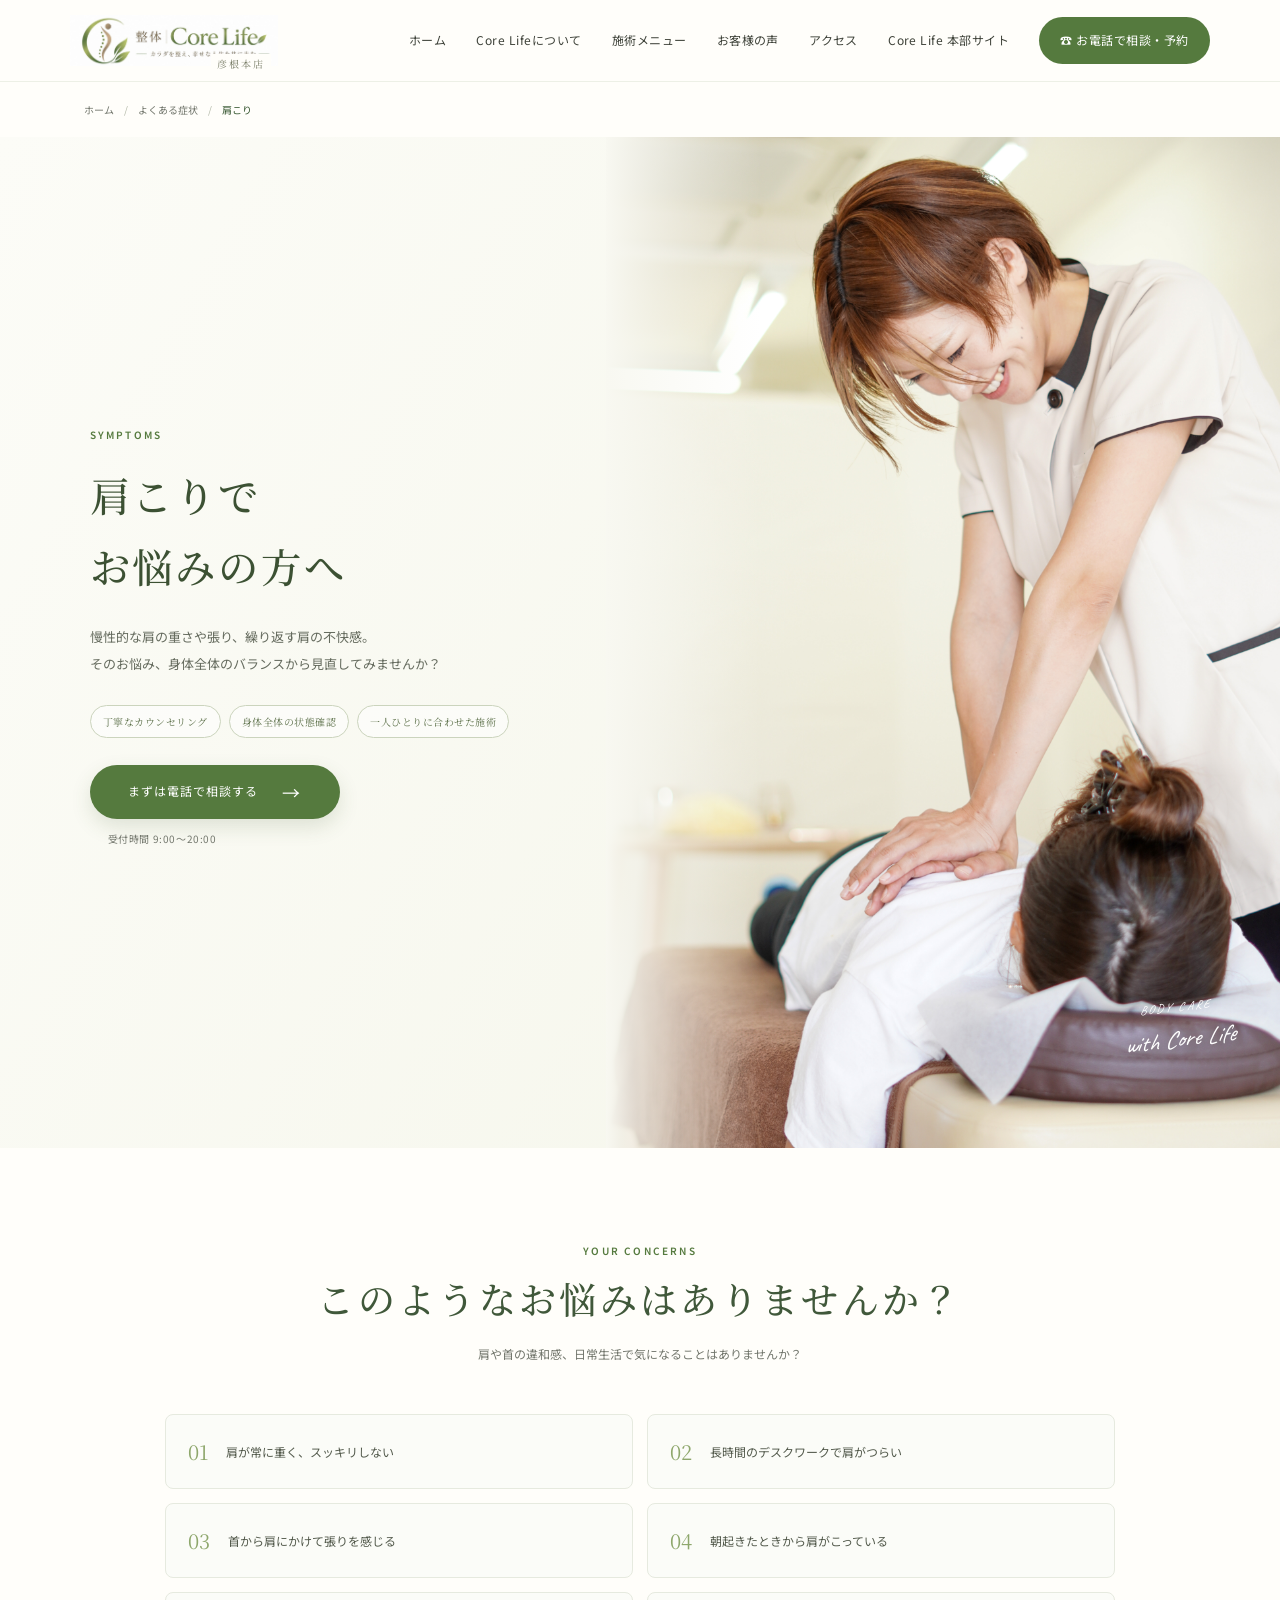
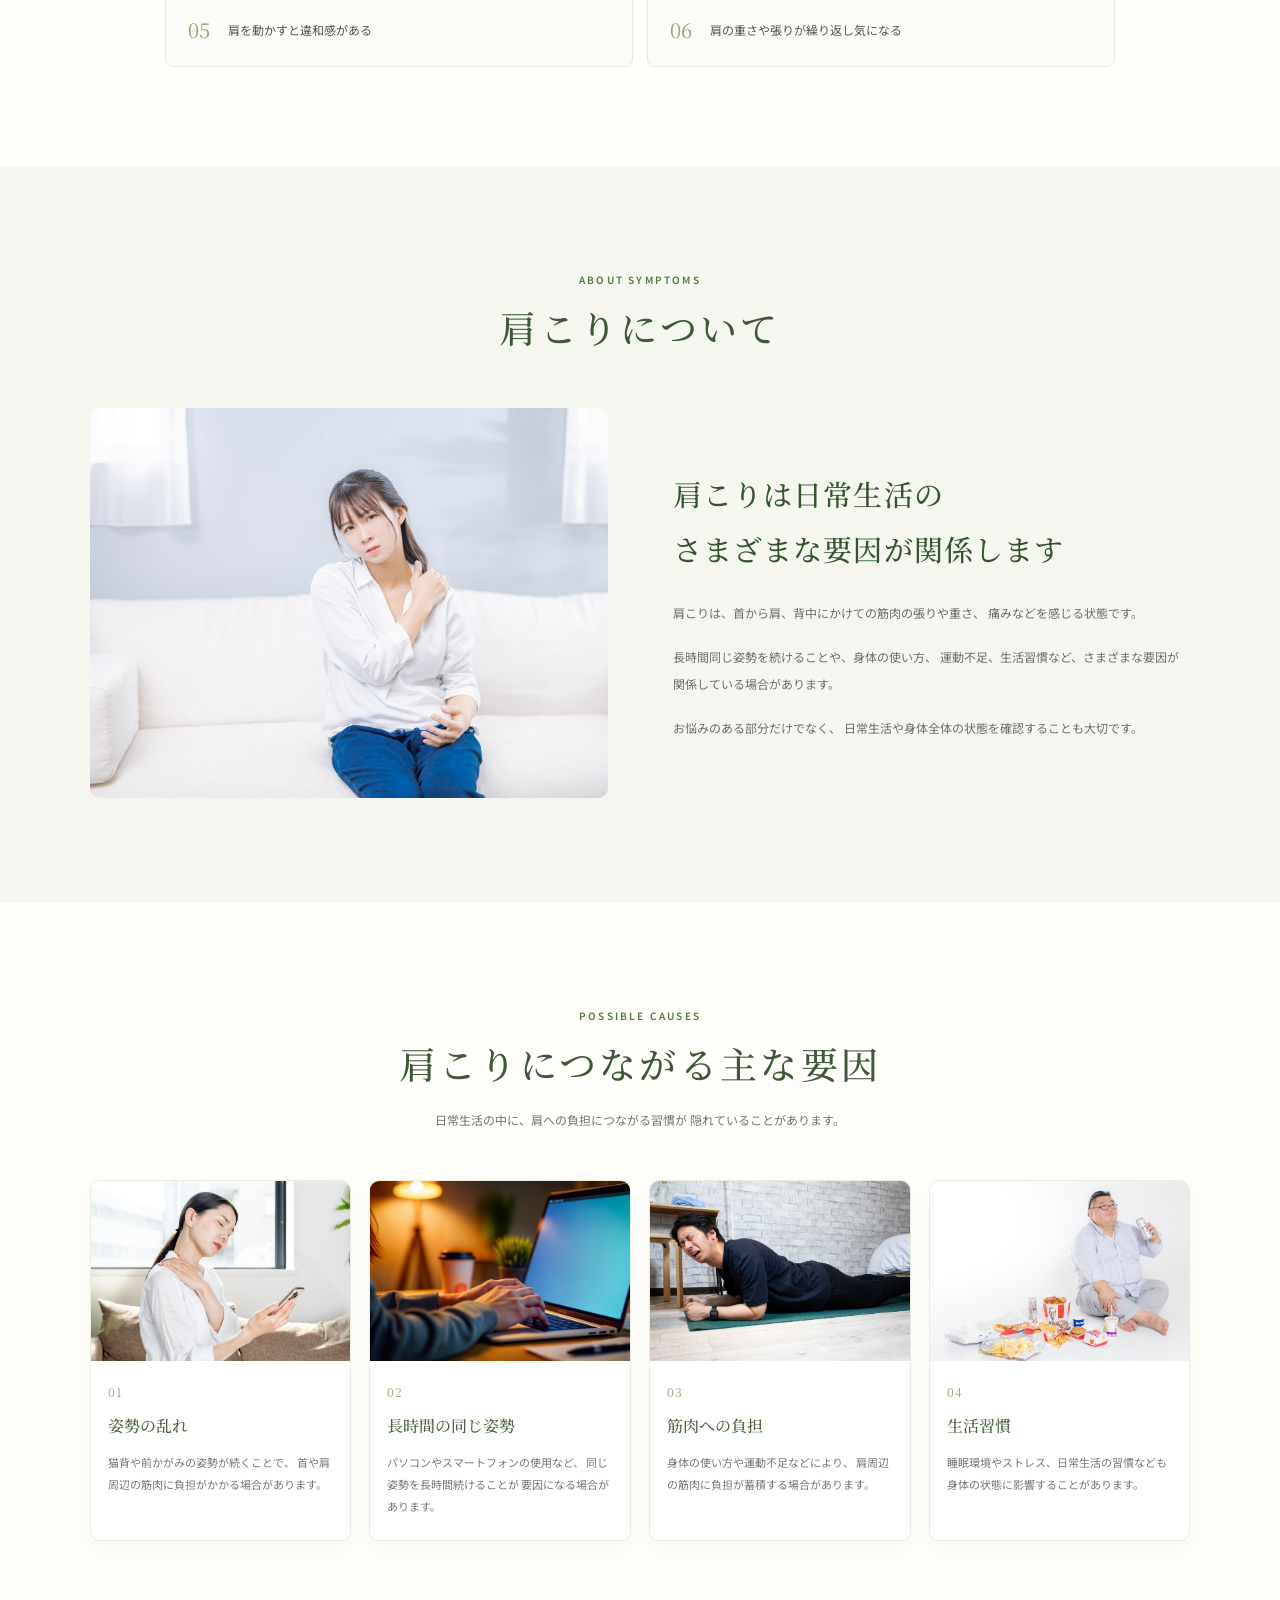
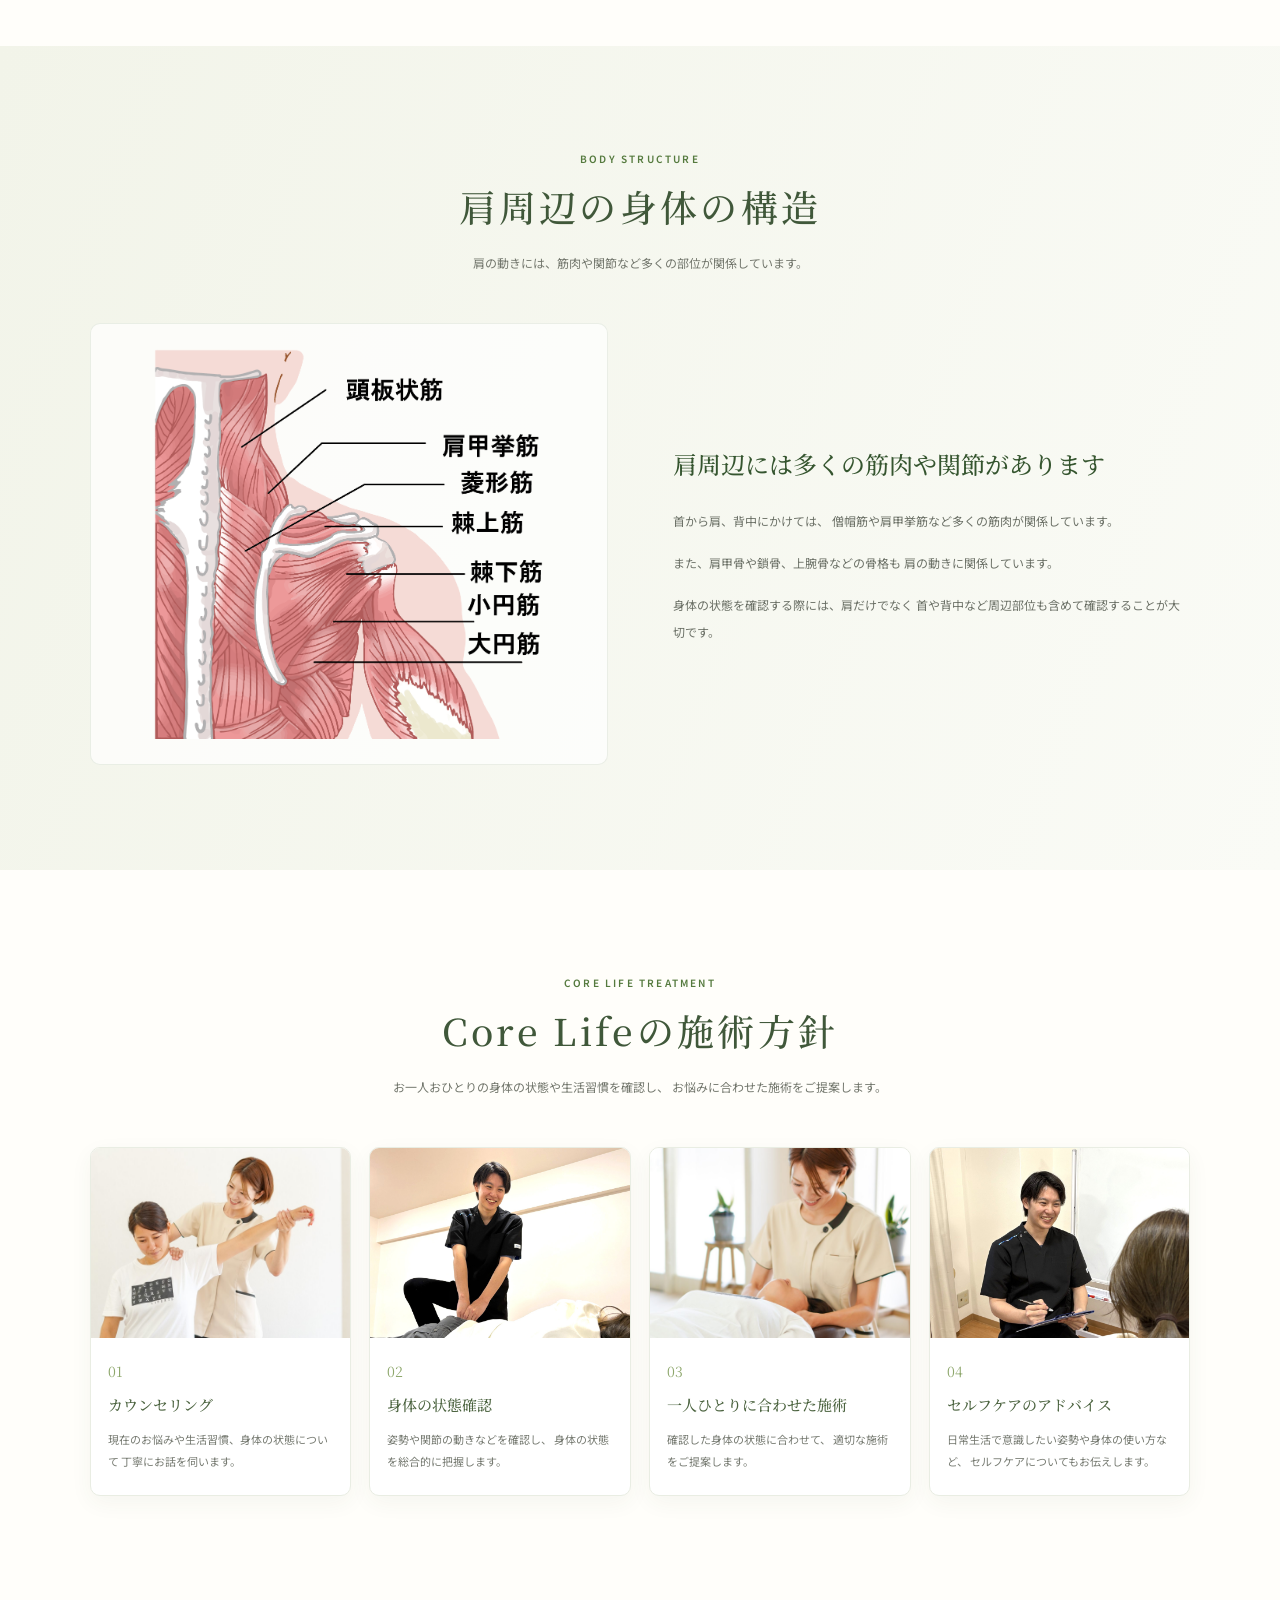
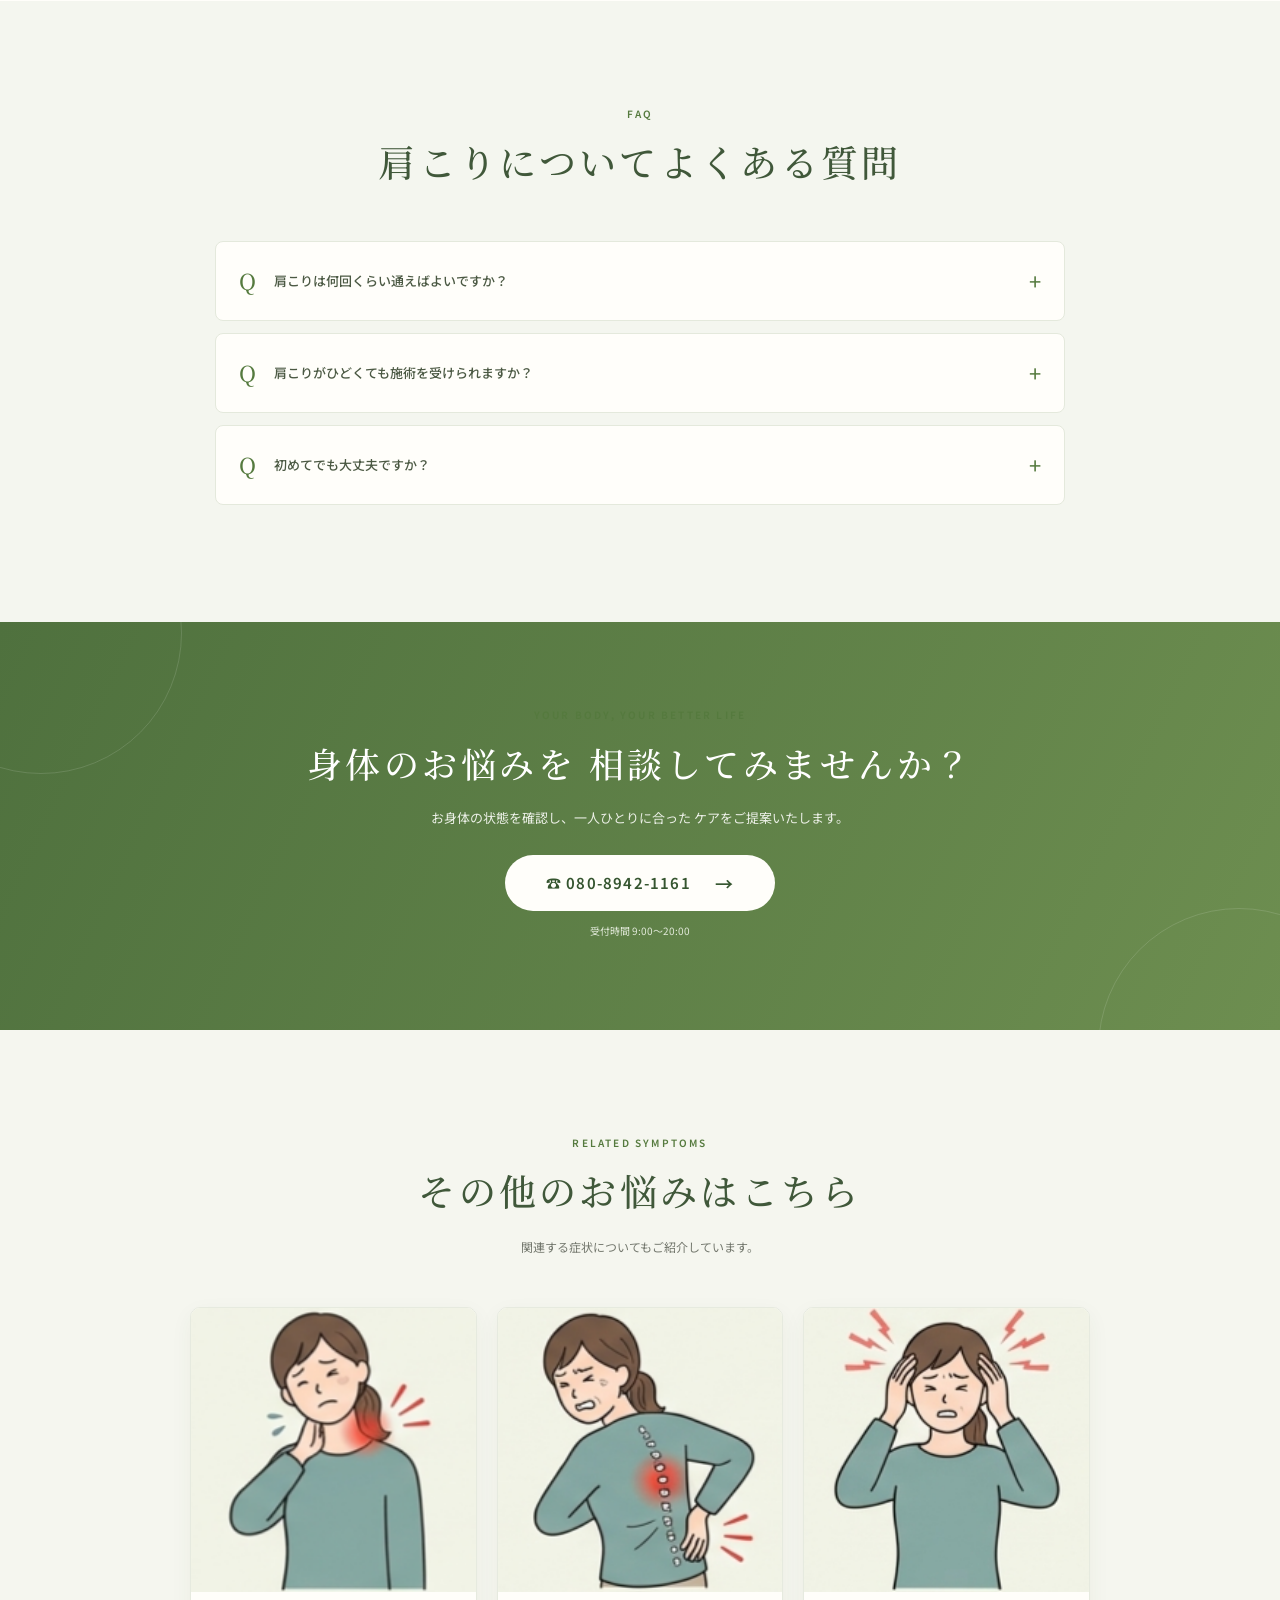
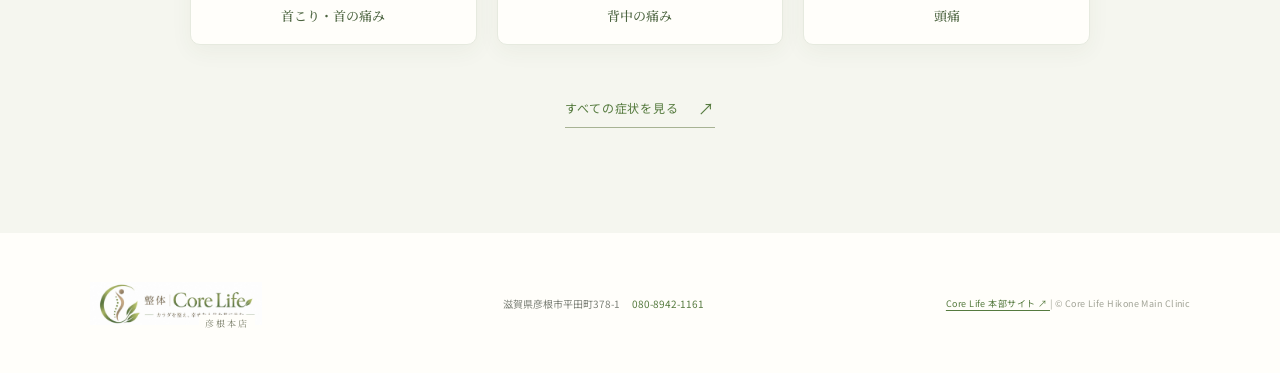
==== commit 2640c997: "update ver1.0.2" ====
--- a/symptoms/symptoms-01.html
+++ b/symptoms/symptoms-01.html
@@ -73,7 +73,7 @@
         <h1>肩こりで<br>お悩みの方へ</h1>
 
         <p class="symptom-hero-lead">
-          慢性的な肩の重さや張り、繰り返す肩の不快感。
+          慢性的な肩の重さや張り、繰り返す肩の不快感。<br/>
           そのお悩み、身体全体のバランスから見直してみませんか？
         </p>
 
--- a/symptoms/symptoms.css
+++ b/symptoms/symptoms.css
@@ -96,12 +96,6 @@
     linear-gradient(120deg, #fafbf5, #f1f5eb);
 }
 
-.symptom-detail-page .symptom-hero-copy {
-  max-width: 530px;
-  position: relative;
-  z-index: 1;
-}
-
 .symptom-detail-page .symptom-hero-copy .eyebrow {
   margin-bottom: 17px;
 }
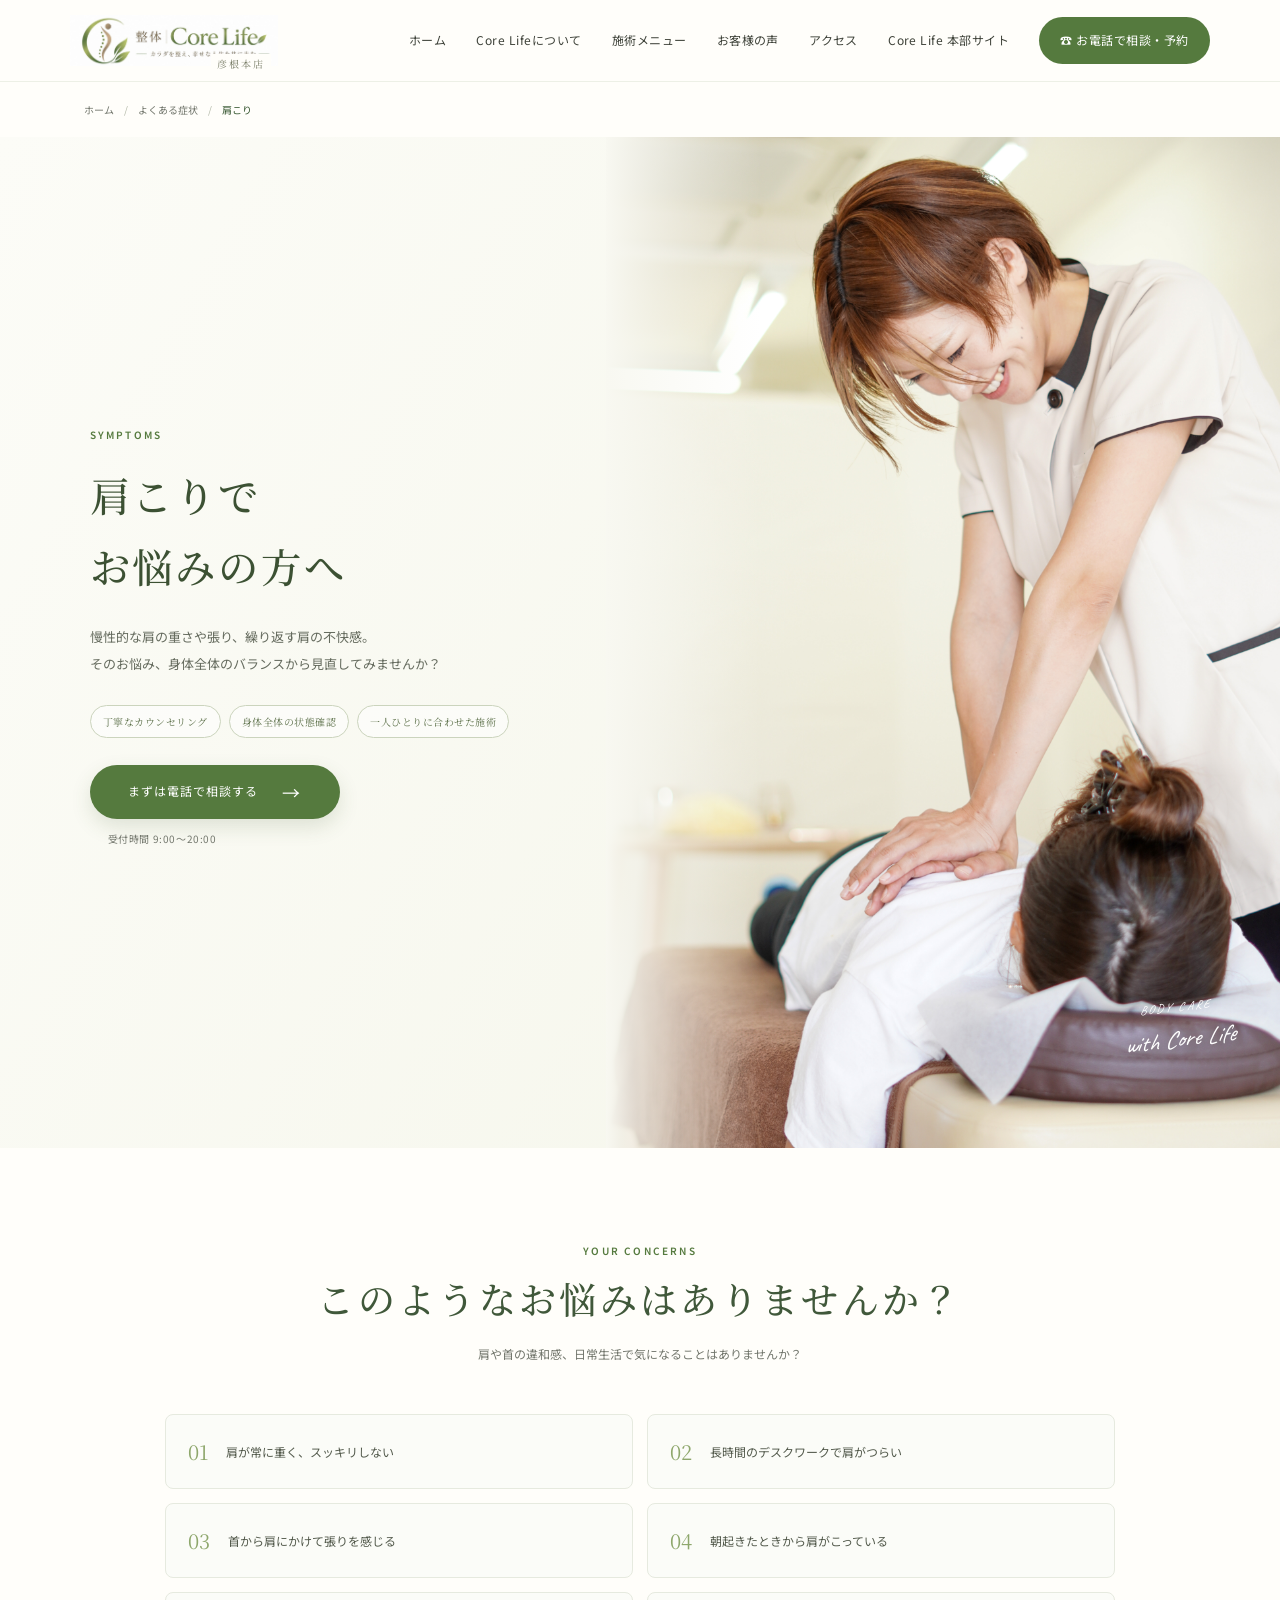
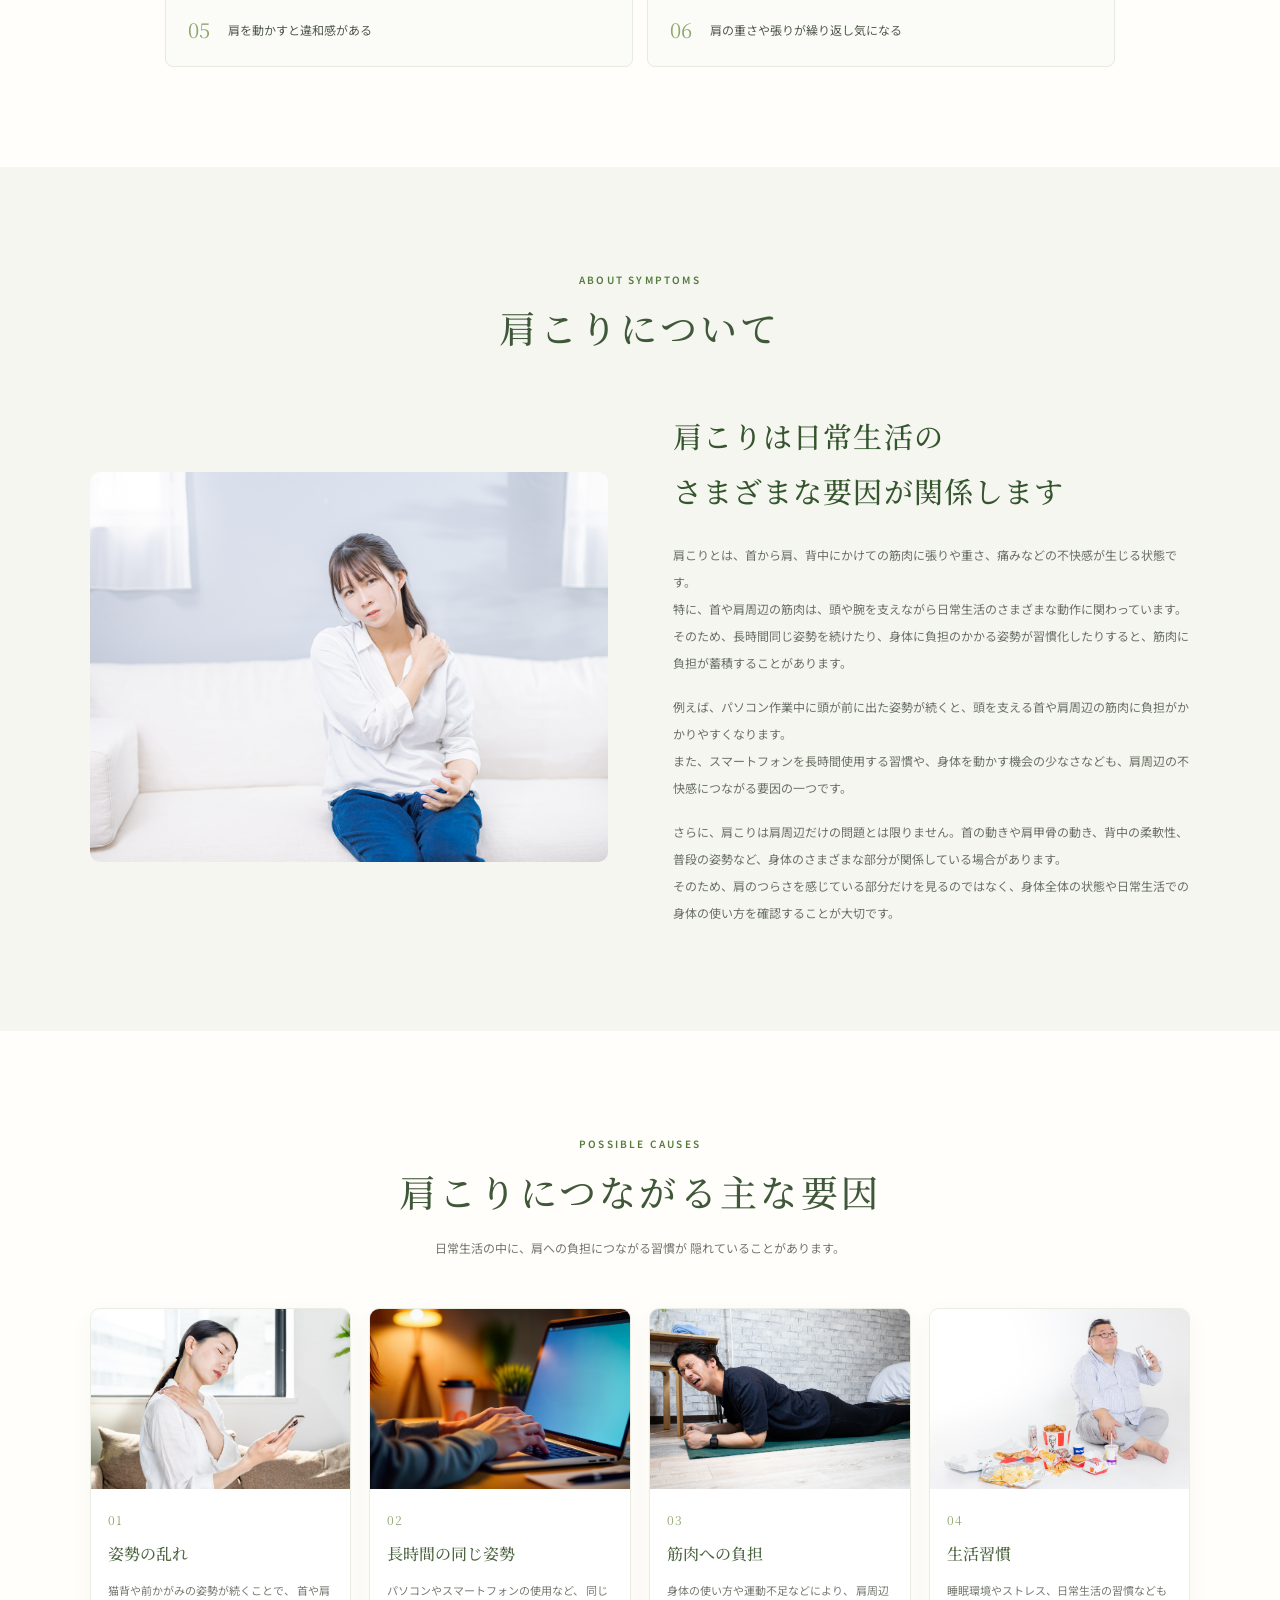
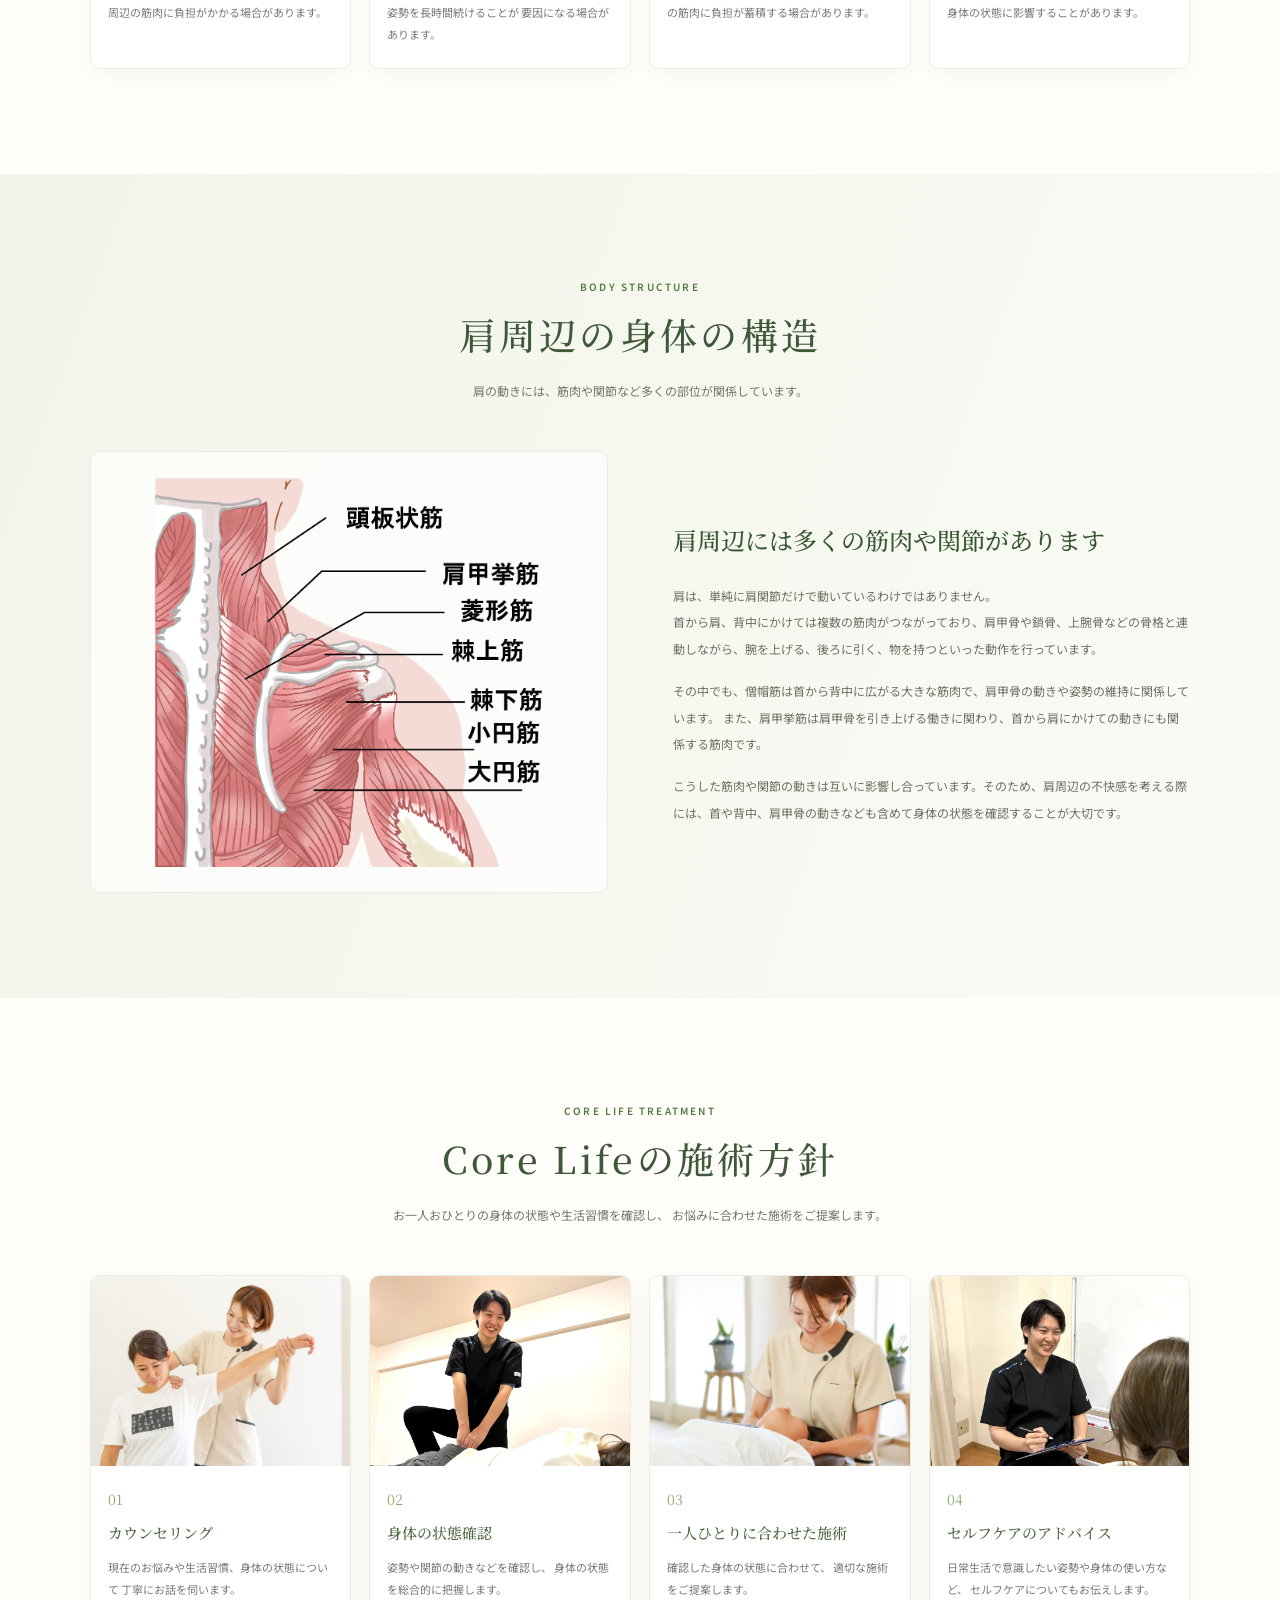
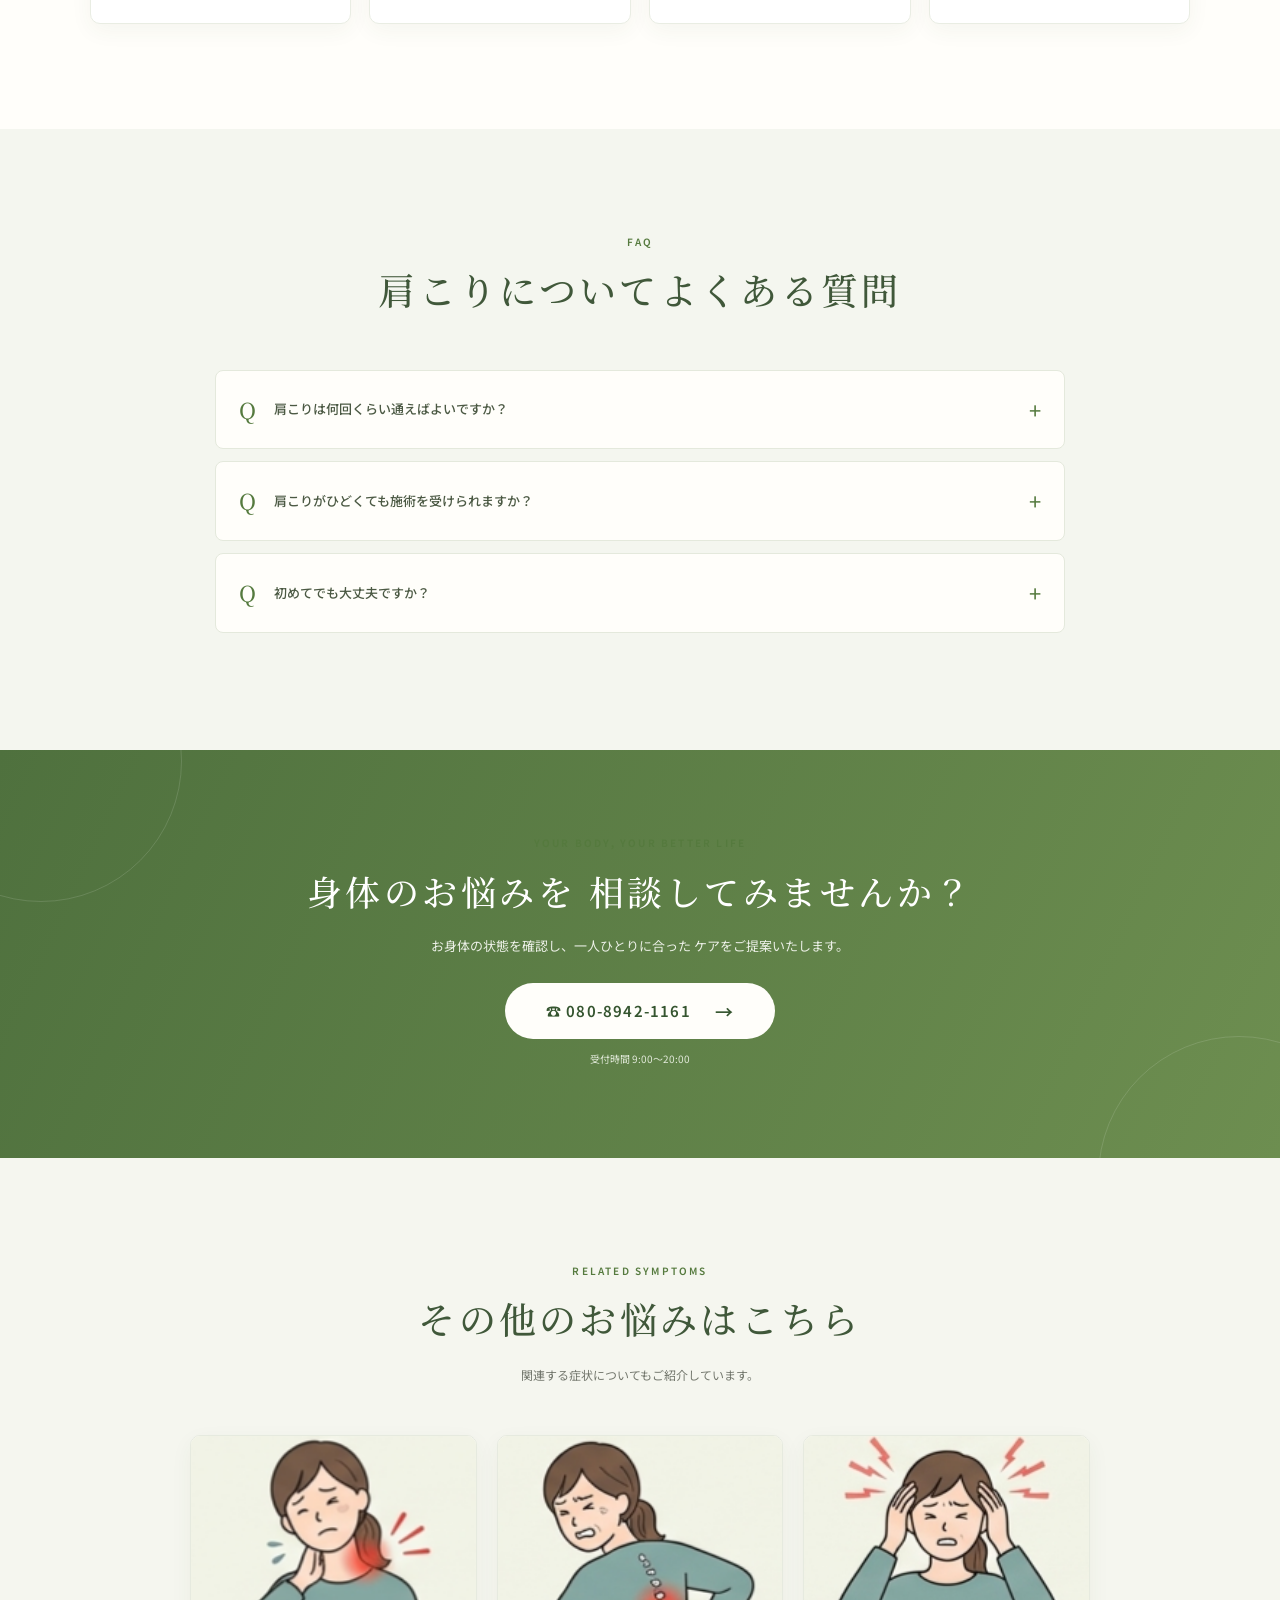
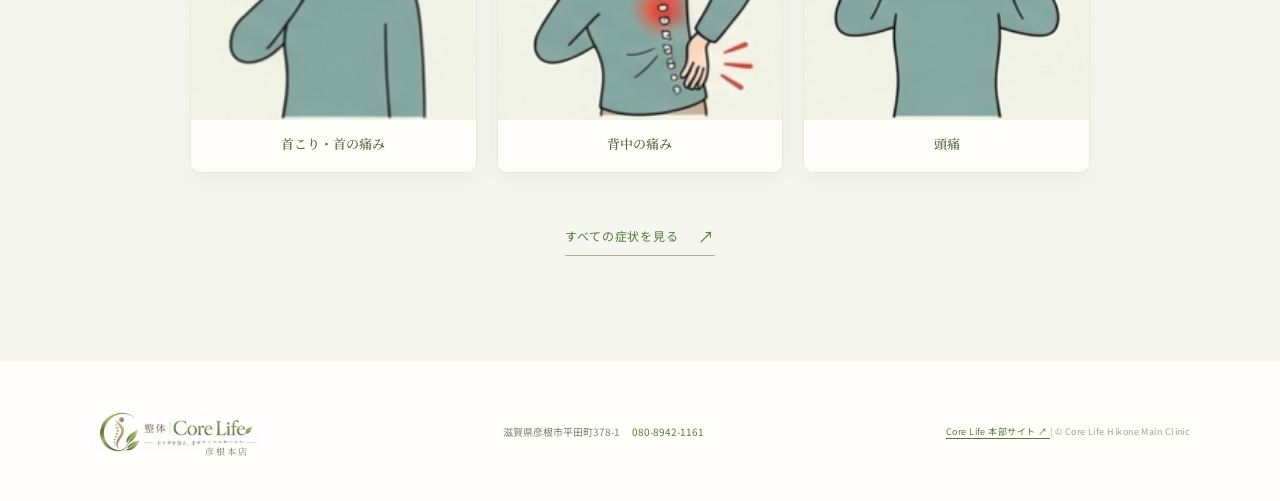
==== commit 407a5265: "update ver1.0.3" ====
--- a/symptoms/symptoms-01.html
+++ b/symptoms/symptoms-01.html
@@ -189,19 +189,16 @@
           </h3>
 
           <p>
-            肩こりは、首から肩、背中にかけての筋肉の張りや重さ、
-            痛みなどを感じる状態です。
+            肩こりとは、首から肩、背中にかけての筋肉に張りや重さ、痛みなどの不快感が生じる状態です。<br/>
+
+            特に、首や肩周辺の筋肉は、頭や腕を支えながら日常生活のさまざまな動作に関わっています。<br/>そのため、長時間同じ姿勢を続けたり、身体に負担のかかる姿勢が習慣化したりすると、筋肉に負担が蓄積することがあります。
           </p>
-
           <p>
-            長時間同じ姿勢を続けることや、身体の使い方、
-            運動不足、生活習慣など、さまざまな要因が
-            関係している場合があります。
+            例えば、パソコン作業中に頭が前に出た姿勢が続くと、頭を支える首や肩周辺の筋肉に負担がかかりやすくなります。<br/>また、スマートフォンを長時間使用する習慣や、身体を動かす機会の少なさなども、肩周辺の不快感につながる要因の一つです。
           </p>
-
           <p>
-            お悩みのある部分だけでなく、
-            日常生活や身体全体の状態を確認することも大切です。
+            さらに、肩こりは肩周辺だけの問題とは限りません。首の動きや肩甲骨の動き、背中の柔軟性、普段の姿勢など、身体のさまざまな部分が関係している場合があります。<br/>
+            そのため、肩のつらさを感じている部分だけを見るのではなく、身体全体の状態や日常生活での身体の使い方を確認することが大切です。
           </p>
 
         </div>
@@ -351,21 +348,19 @@
 
         <div class="body-structure-copy">
 
-          <h3>肩周辺には多くの筋肉や関節があります</h3>
+          <h3>肩周辺には多くの筋肉や<br class="sp-only">関節があります</h3>
 
           <p>
-            首から肩、背中にかけては、
-            僧帽筋や肩甲挙筋など多くの筋肉が関係しています。
+            肩は、単純に肩関節だけで動いているわけではありません。<br/>
+
+            首から肩、背中にかけては複数の筋肉がつながっており、肩甲骨や鎖骨、上腕骨などの骨格と連動しながら、腕を上げる、後ろに引く、物を持つといった動作を行っています。
           </p>
-
           <p>
-            また、肩甲骨や鎖骨、上腕骨などの骨格も
-            肩の動きに関係しています。
+            その中でも、僧帽筋は首から背中に広がる大きな筋肉で、肩甲骨の動きや姿勢の維持に関係しています。
+            また、肩甲挙筋は肩甲骨を引き上げる働きに関わり、首から肩にかけての動きにも関係する筋肉です。
           </p>
-
           <p>
-            身体の状態を確認する際には、肩だけでなく
-            首や背中など周辺部位も含めて確認することが大切です。
+            こうした筋肉や関節の動きは互いに影響し合っています。そのため、肩周辺の不快感を考える際には、首や背中、肩甲骨の動きなども含めて身体の状態を確認することが大切です。
           </p>
 
         </div>
